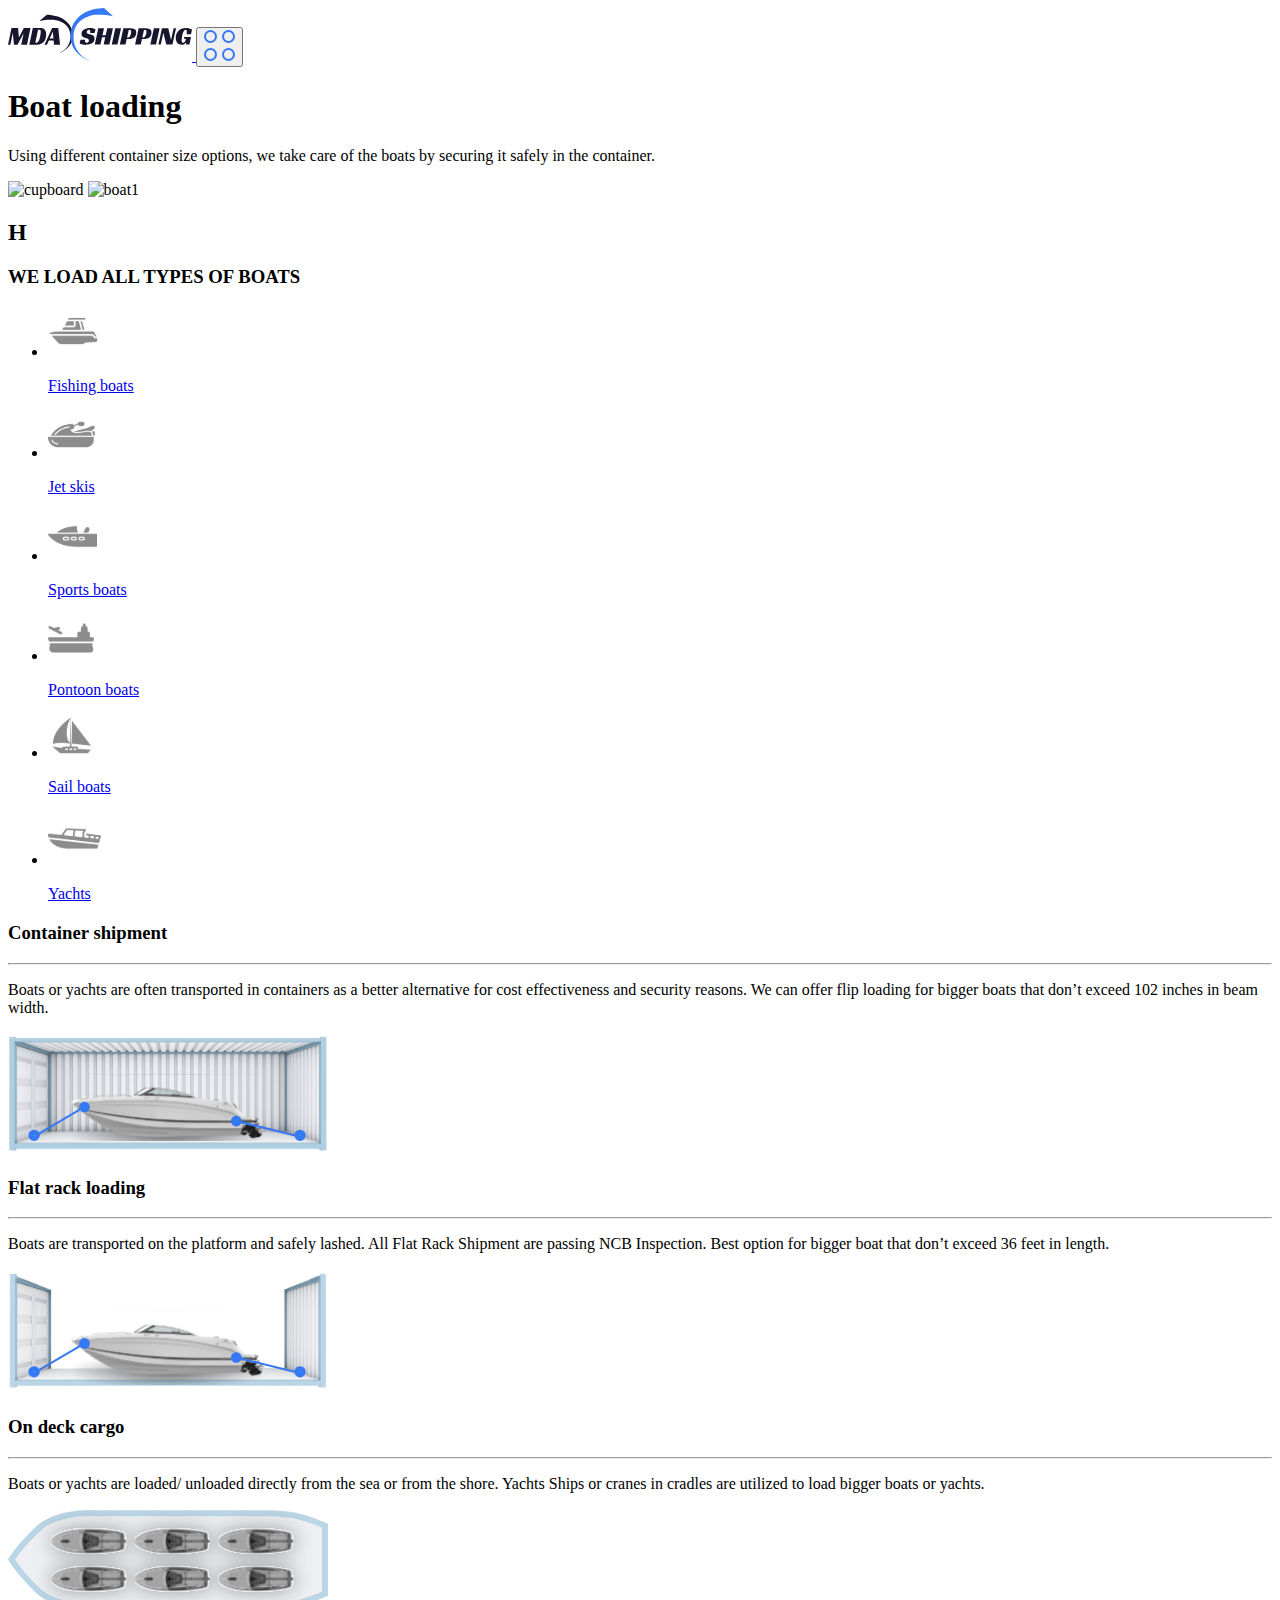
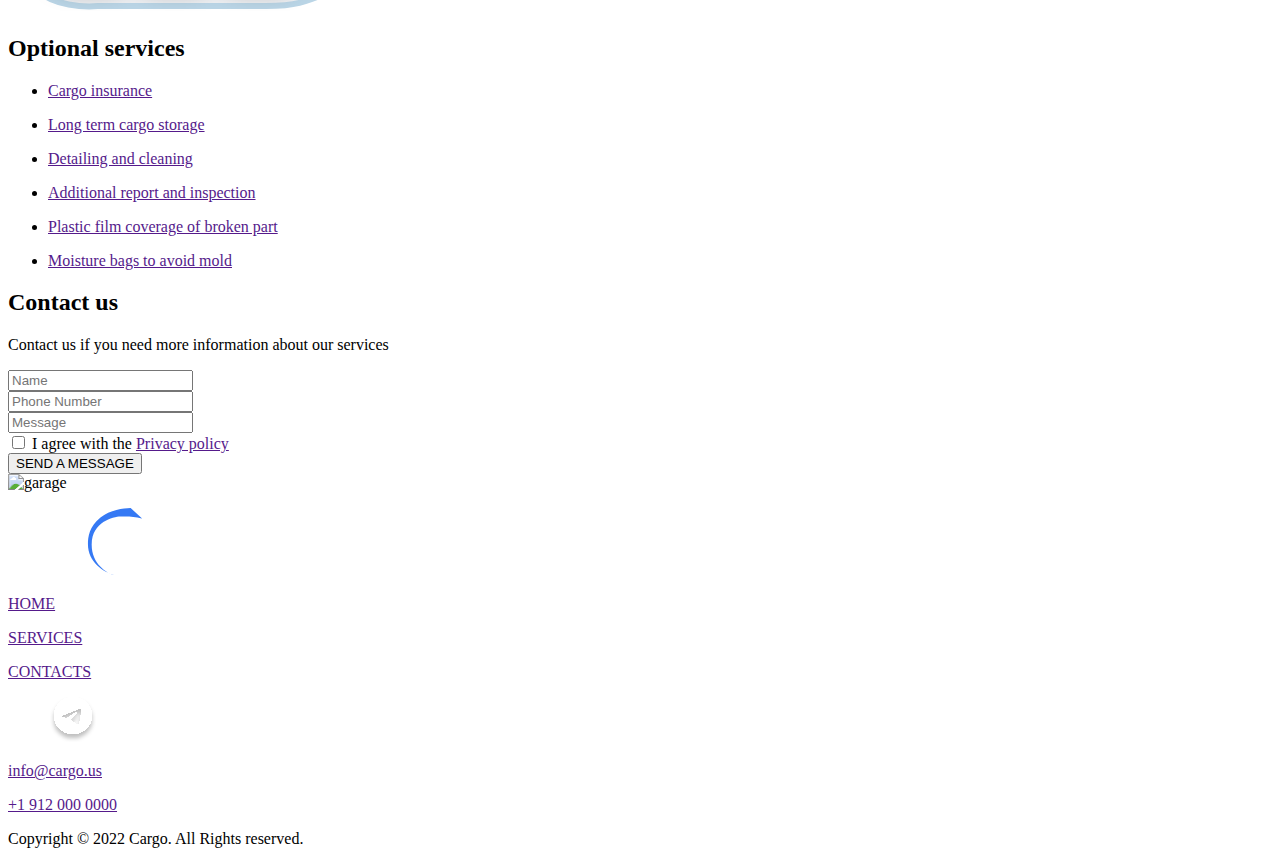
==== index.html @ 0dad6fe6 "Lab3All" ====
<!DOCTYPE html>
<html lang="en">
<head>
    <meta charset="UTF-8">
    <meta http-equiv="X-UA-Compatible" content="IE=edge">
    <meta name="viewport" content="width=device-width, initial-scale=1.0">
    <link rel="stylesheet" href="css/normalize.css">
    <link rel="stylesheet" href="css/index.css">
    <title>MDA SHIPPING</title>
</head>
<body>
    <header class="header_class">
        <a class="" href="index.html">
            <img class="header_img_logo" src="img/mda_shipping.svg" alt="logo">
        </a>
    <button class="header_menu_but"><img src="img/cube.svg" alt="menu"></button>
    </header>
    <main>
        <!--section 1-->
    <section>
    <h1 class="boat_loading">Boat loading</h1>
    <p class="boat_loading_text">Using different container size options, we take care of the boats by securing it safely in the container.</p>
    <div class="box_container_boat">
        <img class="cupboard_img" src="section1-shipping-containers.png" alt="cupboard">
        <img class="boat_img" src="section1_boat.png" alt="boat1">
    </div>
    
    <h2><span class="hide">H</span></h2>
    <h3 class="type_boat_text">WE LOAD ALL TYPES OF BOATS</h3>
    
    <div class="container_div">
    <ul class="container">
        <li class="box_type_of_boats"><a href="index.html"><img class="img_boat_grid" src="icon/speed-boat_2.svg" alt="speed-boat_2"><p class="text_fishing">Fishing boats</p></a></li>
       
        <li class="box_type_of_boats"><a href="index.html"><img class="img_boat_grid_1" src="icon/jet-ski_2.svg" alt="jet"><p class="text_jet">Jet skis</p></a></li>
        
        <li class="box_type_of_boats"><a href="index.html"><img class="img_boat_grid_2" src="icon/boat_(2)_2.svg" alt="boat"><p class="text_sports">Sports boats</p></a></li>
        
        <li class="box_type_of_boats"><a href="index.html"><img class="img_boat_grid_3" src="icon/aircraft-carrier_2.svg" alt="aircraft"><p class="text_pontoon">Pontoon boats</p></a></li>
        
        <li class="box_type_of_boats"><a href="index.html"><img class="img_boat_grid_4" src="icon/yacht_2.svg" alt="yacht"><p class="text_sail">Sail boats</p></a></li>
        
        <li class="box_type_of_boats"><a class="text_decorate_none" href="index.html"><img class="img_boat_grid_5" src="icon/boat_2.svg" alt="boat2"><p class="text_yachts">Yachts</p></a></li>
    </ul>
    </div>
</section>
<!--end section 1-->
<!--section2-->
<section>
    <h3 class="container_shipment">Container shipment</h3>
    <div class="hr_padding"><hr class="hr_style"></div>
    

    <p class="text_container_shipment">Boats or yachts are often transported in containers as a better alternative for cost effectiveness and security reasons. We can offer flip loading for bigger boats that don’t exceed 102 inches in beam width.</p>
    <img class="img_section2" src="img/boat_320_120-28.svg" alt="background">


    <h3 class="flat_reck_loading">Flat rack loading</h3>
    <div class="hr_padding"><hr class="hr_style"></div>
    <p class="text_flat_reck">Boats are transported on the platform and safely lashed. All Flat Rack Shipment are passing NCB Inspection. Best option for bigger boat that don’t exceed 36 feet in length.</p>
    
    <img class="img_section2" src="img/boat_whithout_back.svg" alt="without">

    <h3 class="on_deck_cargo">On deck cargo</h3>
    <div class="hr_padding"><hr class="hr_style"></div>
    <p class="text_on_deck_cargo">Boats or yachts are loaded/ unloaded directly from the sea or from the shore. Yachts Ships or cranes in cradles are utilized to load bigger boats or yachts.</p>

    <img class ="img_section2" src="img/boat_with_boat.svg" alt="boat with boat">
    </section>
<!--end section 2-->
<!--section3-->
    <section class="section3">
    <h2 class="h2_optional_services">Optional services</h2>
    <div class="div_optinal_service">
    <ul>
    <li class="button_optional"><a href=""><p class="text_optional">Cargo insurance</p></a></li>
    <li class="button_optional"><a href=""><p class="text_optional_1">Long term cargo storage</p></a></li>
    <li class="button_optional"><a href=""><p class="text_optional_2">Detailing and cleaning</p></a></li>
    <li class="button_optional"><a href=""><p class="text_optional_3">Additional report and inspection</p></a></li>
    <li class="button_optional"><a href=""><p class="text_optional_4">Plastic film coverage of broken part</p></a></li>
    <li class="button_optional"><a href=""><p class="text_optional_5">Moisture bags to avoid mold</p></a></li>
    </ul>
    </div>
    </section>
    <!--end section3-->
    <!--section4-->
    <section class="form_section">
        <form class="form_contact_us">
            <div class="div_form">
                <div class="padding_without_img">
                <h2 class="contact_us">Contact us</h2>
                <p class="text_contact_us">Contact us if you need more information
                about our services</p>
                <div class="name_phone_message">
                    <lable><input id="input1" class="name_input" type="text" name="name" placeholder="Name" autocomplete="off"><label for="input1" class=""></label></lable><br>
                    <lable><input id="input2" class="tel" type="tel" name="tel" placeholder="Phone Number" autocomplete="off"><label for="input2" class=""></label></lable><br>
                    <lable><input id="input3" class="message_input" type="text" name="text" placeholder="Message" autocomplete="off"><label for="input3" class=""></label></lable><br>
                </div>
                <!-- <div class="grid_send">
                    <input type="checkbox" id="check2">
                    <label for="check2" class="text_privacy">I agree with the 
                        <a class="policy" href="">Privacy policy</a>
                    </label>
                </div>     -->
                <div class="padding_checkbox">
                    <div class="checkbox-container">
                        <input type="checkbox" id="checkb"/> 
                        <label for="checkb" class="text_privacy">I agree with the 
                            <a class="policy" href="">Privacy policy</a>
                        </label>
                    </div>
                </div>
                <div class="padding_send_message">
                <button class="send_message">SEND A MESSAGE</button>
                </div>
                <div class="overflow_img">
                    <img class="garage" alt="garage" src="section4_form_contact_us_garage.png">
                </div>
            </div>
    </form>
    </section>
    <!--end section4-->
</main>
<footer>
    <section>
    <div class="footer_rect_1">
        <p class="footer_mda_shipping"><img src="img/mda_shipping_black.svg" alt="Logo"></p>
        <p class="footer_padding_home"><a href="" class="home" style="">HOME</a></p>
        <p class="footer_padding_services"><a href="" class="services">SERVICES</a></p>
        <p class="footer_padding_contacts"><a href="" class="contacts">CONTACTS</a></p>
        <p class="footer_grid_icons">
            <a href="index.html"><img src="icon/whatsapp.svg" alt="icon whats"></a> 
            <a href="index.html"><img src="icon/telegram_(2)3.svg" alt="icon telegram"></a>
        </p>
        <p class="footer_info_padding"><a href="" class="info">info@cargo.us</a></p>
        <p class="footer_info_phone"><a href="" class="phone_contacts">+1 912 000 0000</a></p>
        <p class="copi">Copyright © 2022 Cargo. All Rights reserved.</p>
    </div>
    </section>
</footer>
</body>
</html>
<!--owerflow x :hidden 
displey flex--
лодка и шкаф position telative
внутри position absolute>
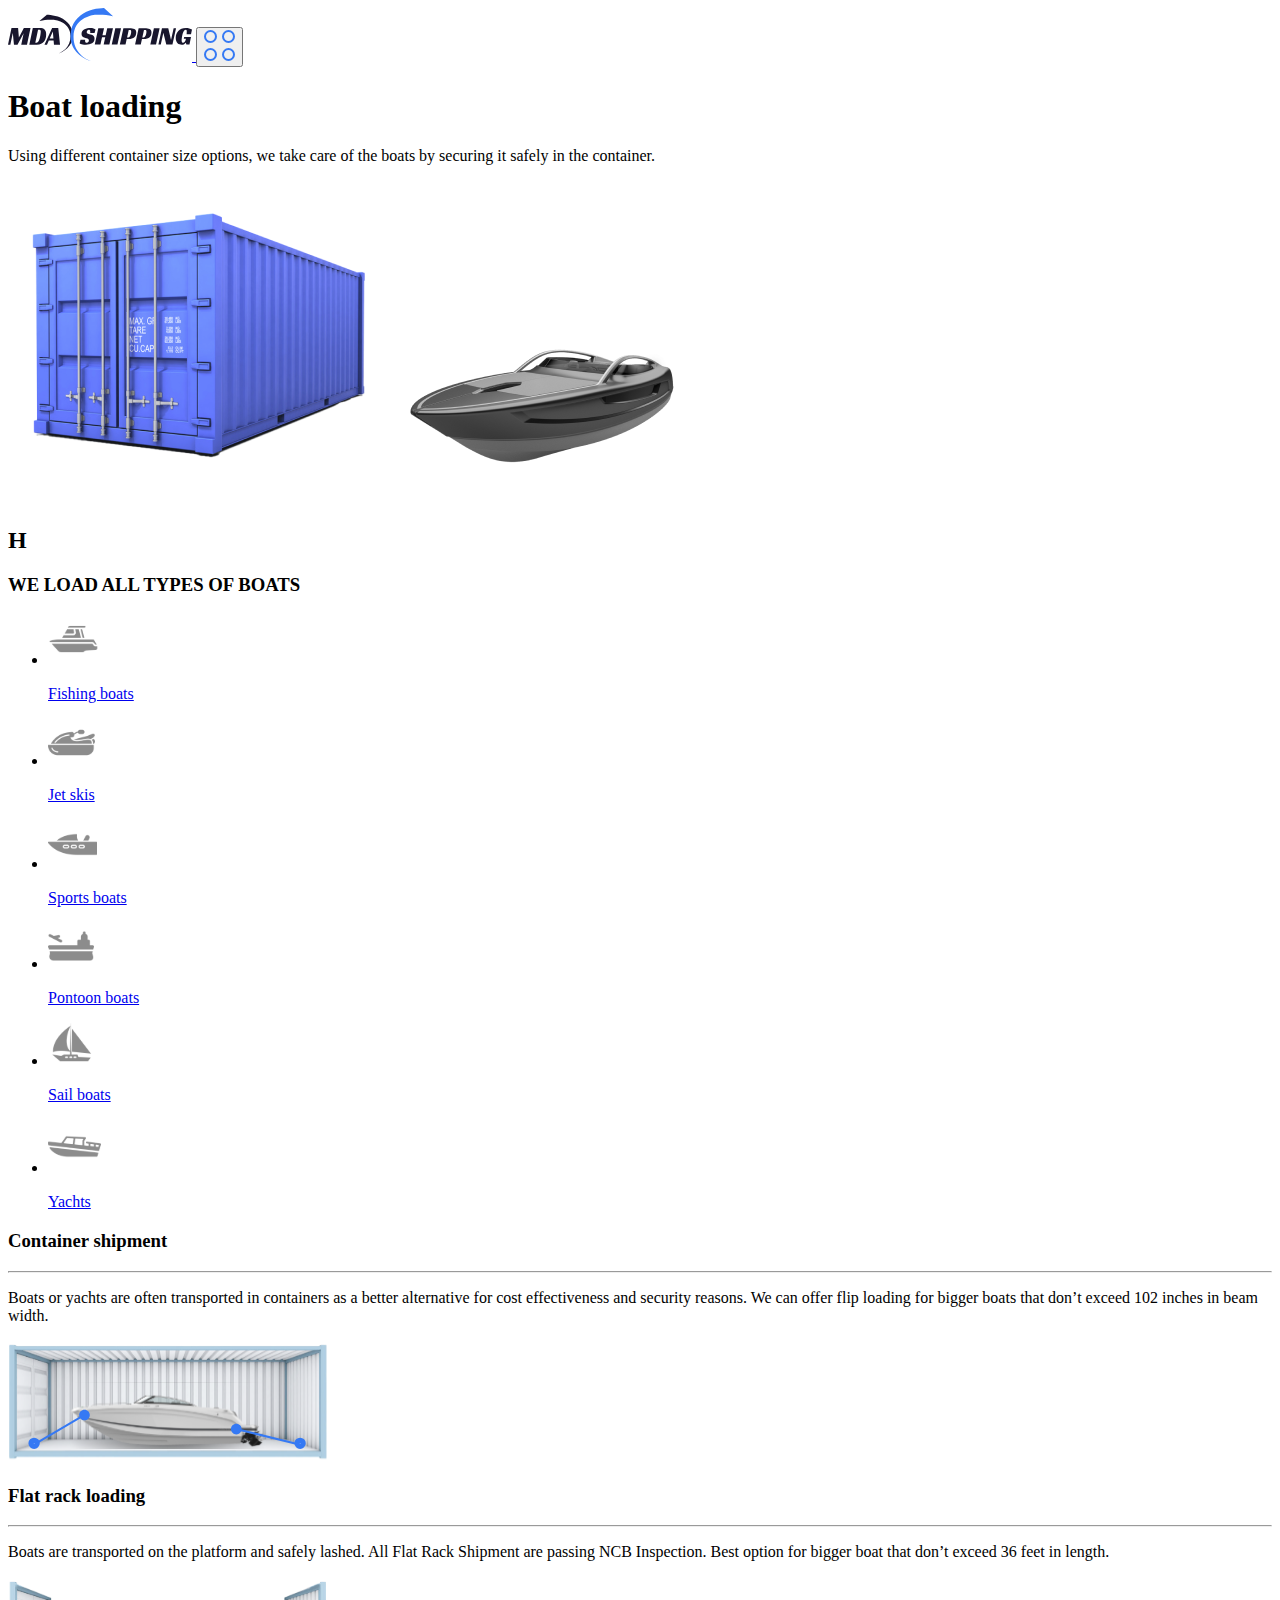
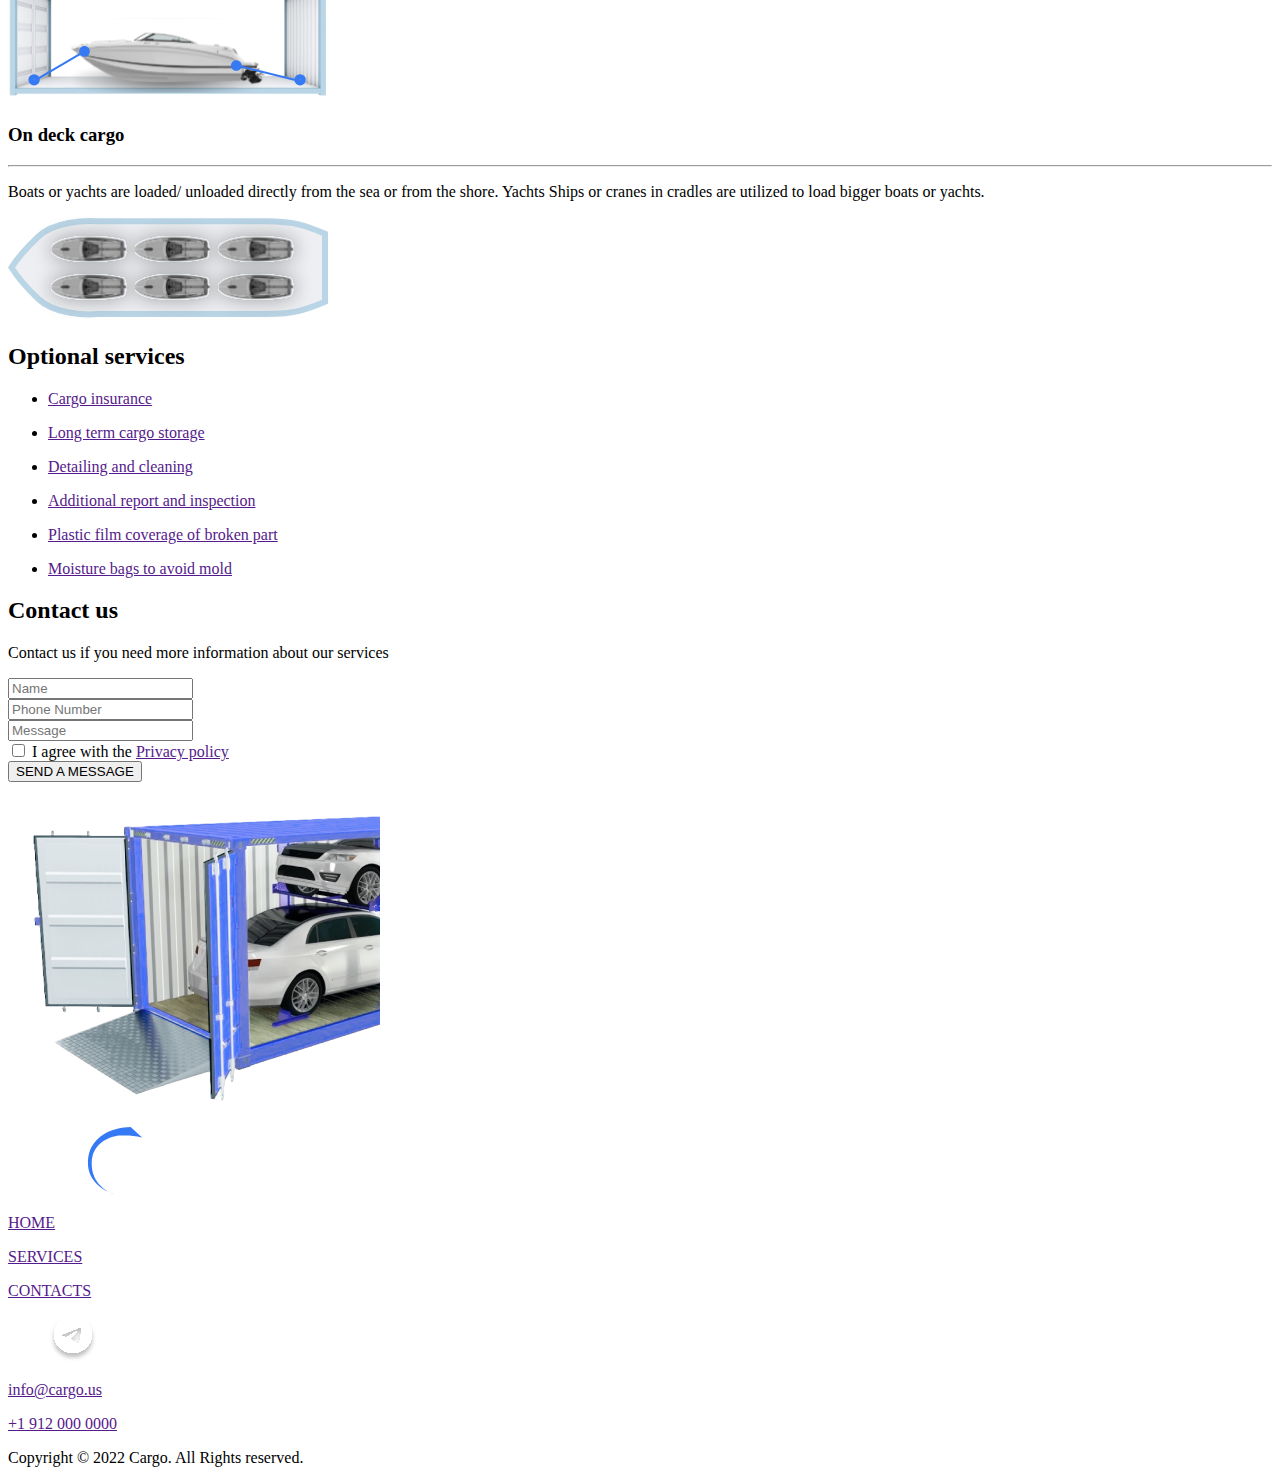
==== commit c7e34071: "change link images" ====
--- a/index.html
+++ b/index.html
@@ -21,8 +21,8 @@
     <h1 class="boat_loading">Boat loading</h1>
     <p class="boat_loading_text">Using different container size options, we take care of the boats by securing it safely in the container.</p>
     <div class="box_container_boat">
-        <img class="cupboard_img" src="section1-shipping-containers.png" alt="cupboard">
-        <img class="boat_img" src="section1_boat.png" alt="boat1">
+        <img class="cupboard_img" src="img/section1-shipping-containers.png" alt="cupboard">
+        <img class="boat_img" src="img/section1_boat.png" alt="boat1">
     </div>
     
     <h2><span class="hide">H</span></h2>
@@ -114,7 +114,7 @@
                 <button class="send_message">SEND A MESSAGE</button>
                 </div>
                 <div class="overflow_img">
-                    <img class="garage" alt="garage" src="section4_form_contact_us_garage.png">
+                    <img class="garage" alt="garage" src="img/section4_form_contact_us_garage.png">
                 </div>
             </div>
     </form>
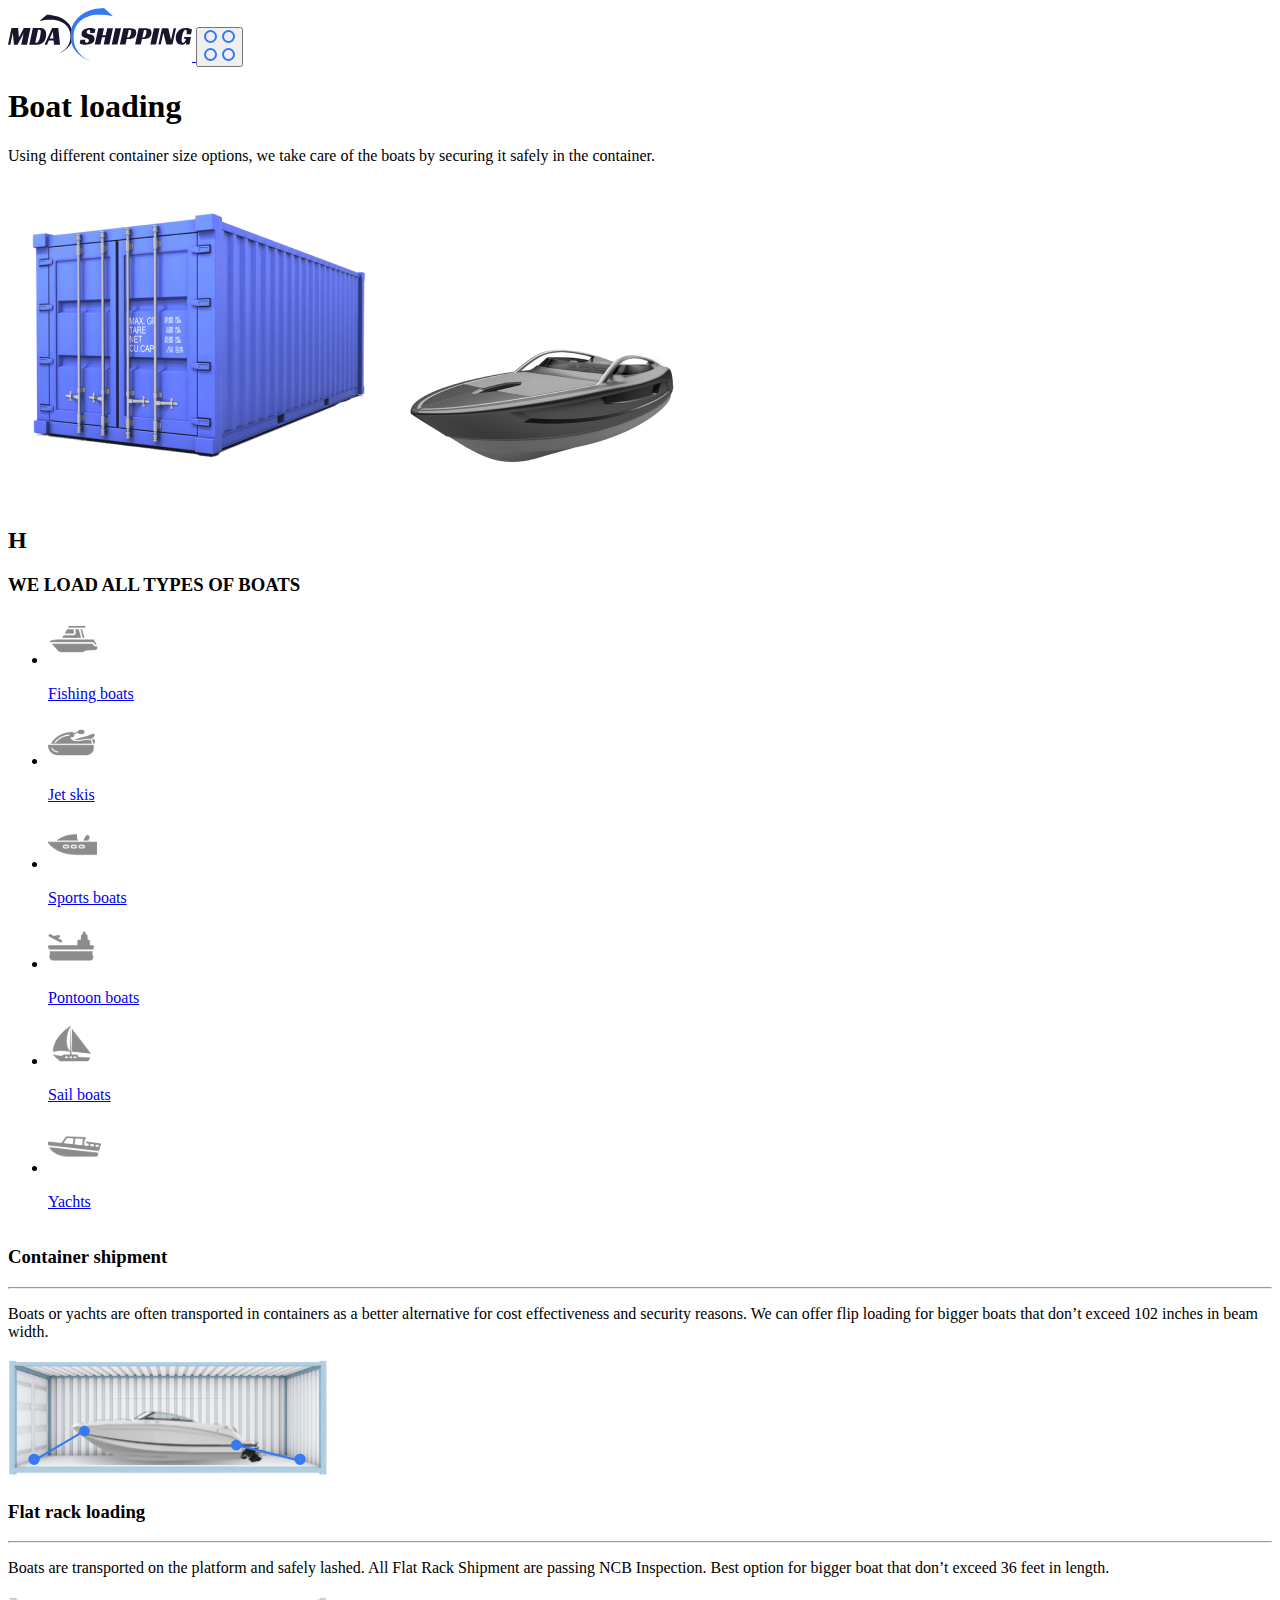
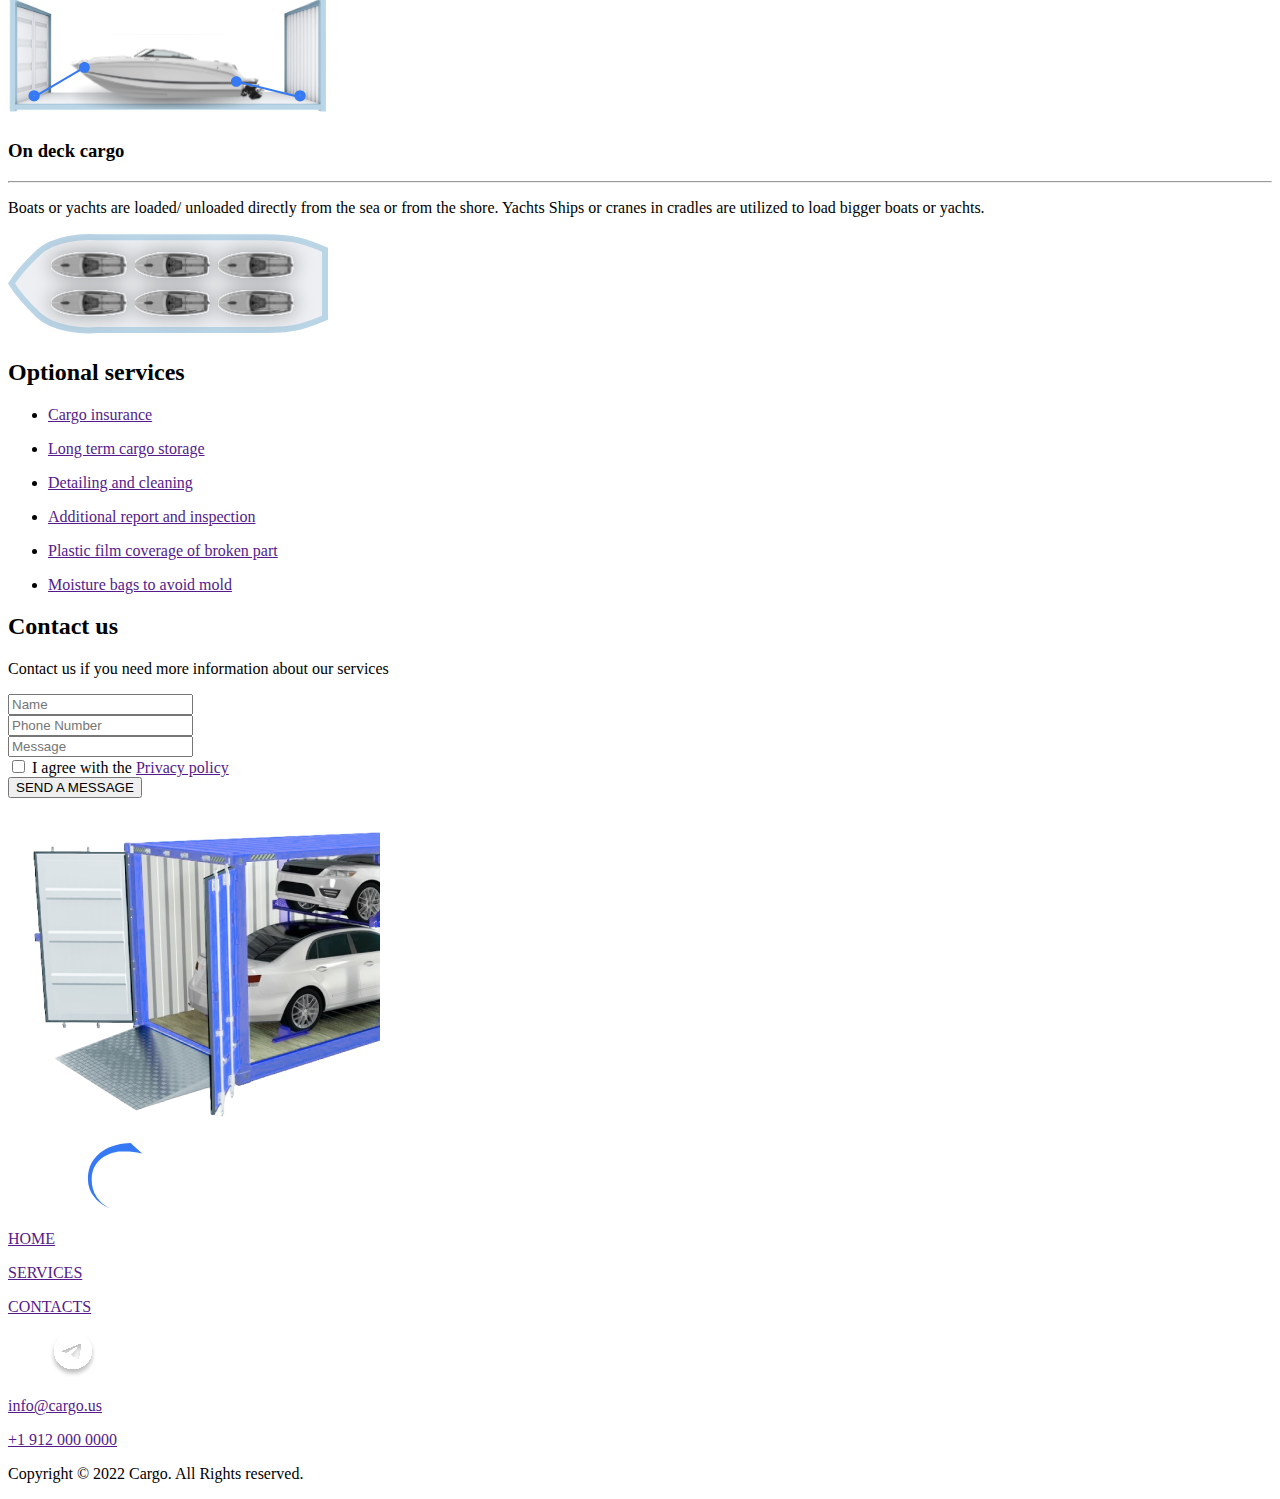
==== commit d0efdbbe: "lab4" ====
--- a/index.html
+++ b/index.html
@@ -17,7 +17,7 @@
     </header>
     <main>
         <!--section 1-->
-    <section>
+    <section style="overflow-x: hidden;">
     <h1 class="boat_loading">Boat loading</h1>
     <p class="boat_loading_text">Using different container size options, we take care of the boats by securing it safely in the container.</p>
     <div class="box_container_boat">
@@ -28,21 +28,65 @@
     <h2><span class="hide">H</span></h2>
     <h3 class="type_boat_text">WE LOAD ALL TYPES OF BOATS</h3>
     
-    <div class="container_div">
-    <ul class="container">
-        <li class="box_type_of_boats"><a href="index.html"><img class="img_boat_grid" src="icon/speed-boat_2.svg" alt="speed-boat_2"><p class="text_fishing">Fishing boats</p></a></li>
+    <!-- <div class="container_div"> -->
+<!-- <div class="list_center"> -->
+    <ul class="list">
+        <li class="box">
+            <a href="index.html">
+                <div class="box_type_of_boats">
+                <img class="img_boat_grid" src="icon/speed-boat_2.svg" alt="speed-boat_2">
+                </div>
+                <p class="text_types_of_boat">Fishing boats</p>
+            </a>
+        </li>
        
-        <li class="box_type_of_boats"><a href="index.html"><img class="img_boat_grid_1" src="icon/jet-ski_2.svg" alt="jet"><p class="text_jet">Jet skis</p></a></li>
+        <li class="box">
+            <a href="index.html">
+                <div class="box_type_of_boats">
+                <img class="img_boat_grid" src="icon/jet-ski_2.svg" alt="jet">
+                </div>
+                <p class="text_types_of_boat">Jet skis</p>
+            </a>
+        </li>
         
-        <li class="box_type_of_boats"><a href="index.html"><img class="img_boat_grid_2" src="icon/boat_(2)_2.svg" alt="boat"><p class="text_sports">Sports boats</p></a></li>
+        <li class="box">
+            <a href="index.html">
+                <div class="box_type_of_boats">
+                <img class="img_boat_grid" src="icon/boat_(2)_2.svg" alt="boat">
+                </div>
+                <p class="text_types_of_boat">Sports boats</p>            
+            </a>
+        </li>
         
-        <li class="box_type_of_boats"><a href="index.html"><img class="img_boat_grid_3" src="icon/aircraft-carrier_2.svg" alt="aircraft"><p class="text_pontoon">Pontoon boats</p></a></li>
+        <li class="box">
+            <a href="index.html">
+                <div class="box_type_of_boats">
+                <img class="img_boat_grid" src="icon/aircraft-carrier_2.svg" alt="aircraft">
+                </div>
+                <p class="text_types_of_boat">Pontoon boats</p>
+            </a>
+        </li>
         
-        <li class="box_type_of_boats"><a href="index.html"><img class="img_boat_grid_4" src="icon/yacht_2.svg" alt="yacht"><p class="text_sail">Sail boats</p></a></li>
+        <li class="box">
+            <a href="index.html">
+                <div class="box_type_of_boats">
+                <img class="img_boat_grid" src="icon/yacht_2.svg" alt="yacht">
+                </div>
+                <p class="text_types_of_boat">Sail boats</p>
+            </a>
+        </li>
         
-        <li class="box_type_of_boats"><a class="text_decorate_none" href="index.html"><img class="img_boat_grid_5" src="icon/boat_2.svg" alt="boat2"><p class="text_yachts">Yachts</p></a></li>
+        <li class="box">
+            <a href="index.html">
+                <div class="box_type_of_boats">
+                <img class="img_boat_grid_5" src="icon/boat_2.svg" alt="boat2">
+                </div>
+                <p class="text_types_of_boat">Yachts</p>
+            </a>
+        </li>
     </ul>
-    </div>
+<!-- </div> -->
+    <!-- </div> -->
 </section>
 <!--end section 1-->
 <!--section2-->
@@ -57,13 +101,13 @@
 
     <h3 class="flat_reck_loading">Flat rack loading</h3>
     <div class="hr_padding"><hr class="hr_style"></div>
-    <p class="text_flat_reck">Boats are transported on the platform and safely lashed. All Flat Rack Shipment are passing NCB Inspection. Best option for bigger boat that don’t exceed 36 feet in length.</p>
+    <p class="text_container_shipment">Boats are transported on the platform and safely lashed. All Flat Rack Shipment are passing NCB Inspection. Best option for bigger boat that don’t exceed 36 feet in length.</p>
     
     <img class="img_section2" src="img/boat_whithout_back.svg" alt="without">
 
-    <h3 class="on_deck_cargo">On deck cargo</h3>
+    <h3 class="flat_reck_loading">On deck cargo</h3>
     <div class="hr_padding"><hr class="hr_style"></div>
-    <p class="text_on_deck_cargo">Boats or yachts are loaded/ unloaded directly from the sea or from the shore. Yachts Ships or cranes in cradles are utilized to load bigger boats or yachts.</p>
+    <p class="text_container_shipment">Boats or yachts are loaded/ unloaded directly from the sea or from the shore. Yachts Ships or cranes in cradles are utilized to load bigger boats or yachts.</p>
 
     <img class ="img_section2" src="img/boat_with_boat.svg" alt="boat with boat">
     </section>
@@ -71,16 +115,16 @@
 <!--section3-->
     <section class="section3">
     <h2 class="h2_optional_services">Optional services</h2>
-    <div class="div_optinal_service">
-    <ul>
-    <li class="button_optional"><a href=""><p class="text_optional">Cargo insurance</p></a></li>
-    <li class="button_optional"><a href=""><p class="text_optional_1">Long term cargo storage</p></a></li>
-    <li class="button_optional"><a href=""><p class="text_optional_2">Detailing and cleaning</p></a></li>
-    <li class="button_optional"><a href=""><p class="text_optional_3">Additional report and inspection</p></a></li>
-    <li class="button_optional"><a href=""><p class="text_optional_4">Plastic film coverage of broken part</p></a></li>
-    <li class="button_optional"><a href=""><p class="text_optional_5">Moisture bags to avoid mold</p></a></li>
-    </ul>
-    </div>
+        <div class="div_optinal_service">
+            <ul>
+                <li class="button_optional_first"><a href=""><p class="text_optional">Cargo insurance</p></a></li>
+                <li class="button_optional"><a href=""><p class="text_optional_1">Long term cargo storage</p></a></li>
+                <li class="button_optional"><a href=""><p class="text_optional_2">Detailing and cleaning</p></a></li>
+                <li class="button_optional"><a href=""><p class="text_optional_3">Additional report and inspection</p></a></li>
+                <li class="button_optional"><a href=""><p class="text_optional_4">Plastic film coverage of broken part</p></a></li>
+                <li class="button_optional"><a href=""><p class="text_optional_5">Moisture bags to avoid mold</p></a></li>
+            </ul>
+        </div>
     </section>
     <!--end section3-->
     <!--section4-->
@@ -88,42 +132,35 @@
         <form class="form_contact_us">
             <div class="div_form">
                 <div class="padding_without_img">
-                <h2 class="contact_us">Contact us</h2>
-                <p class="text_contact_us">Contact us if you need more information
-                about our services</p>
-                <div class="name_phone_message">
-                    <lable><input id="input1" class="name_input" type="text" name="name" placeholder="Name" autocomplete="off"><label for="input1" class=""></label></lable><br>
-                    <lable><input id="input2" class="tel" type="tel" name="tel" placeholder="Phone Number" autocomplete="off"><label for="input2" class=""></label></lable><br>
-                    <lable><input id="input3" class="message_input" type="text" name="text" placeholder="Message" autocomplete="off"><label for="input3" class=""></label></lable><br>
-                </div>
-                <!-- <div class="grid_send">
-                    <input type="checkbox" id="check2">
-                    <label for="check2" class="text_privacy">I agree with the 
-                        <a class="policy" href="">Privacy policy</a>
-                    </label>
-                </div>     -->
-                <div class="padding_checkbox">
-                    <div class="checkbox-container">
-                        <input type="checkbox" id="checkb"/> 
-                        <label for="checkb" class="text_privacy">I agree with the 
-                            <a class="policy" href="">Privacy policy</a>
-                        </label>
+                    <h2 class="contact_us">Contact us</h2>
+                    <p class="text_contact_us">Contact us if you need more information
+                    about our services</p>
+                    <div class="name_phone_message">
+                        <lable><input id="input1" class="name_input" type="text" name="name" placeholder="Name" autocomplete="off"><label for="input1" class=""></label></lable><br>
+                        <lable><input id="input2" class="tel" type="tel" name="tel" placeholder="Phone Number" autocomplete="off"><label for="input2" class=""></label></lable><br>
+                        <lable><input id="input3" class="message_input" type="text" name="text" placeholder="Message" autocomplete="off"><label for="input3" class=""></label></lable><br>
                     </div>
-                </div>
-                <div class="padding_send_message">
+                    <div class="padding_checkbox">
+                        <div class="checkbox-container">
+                            <input type="checkbox" id="checkb"/> 
+                            <label for="checkb" class="text_privacy">I agree with the 
+                                <a class="policy" href="">Privacy policy</a>
+                            </label>
+                        </div>
+                    </div>
+                <!-- <div class="padding_send_message"> -->
                 <button class="send_message">SEND A MESSAGE</button>
-                </div>
-                <div class="overflow_img">
-                    <img class="garage" alt="garage" src="img/section4_form_contact_us_garage.png">
-                </div>
+                <!-- </div> -->
             </div>
-    </form>
+            <div class="overflow_img">
+                <img class="garage" alt="garage" src="img/section4_form_contact_us_garage.png">
+            </div>
+        </form>
     </section>
     <!--end section4-->
 </main>
 <footer>
-    <section>
-    <div class="footer_rect_1">
+    <section class="footer_rect_1">
         <p class="footer_mda_shipping"><img src="img/mda_shipping_black.svg" alt="Logo"></p>
         <p class="footer_padding_home"><a href="" class="home" style="">HOME</a></p>
         <p class="footer_padding_services"><a href="" class="services">SERVICES</a></p>
@@ -135,7 +172,6 @@
         <p class="footer_info_padding"><a href="" class="info">info@cargo.us</a></p>
         <p class="footer_info_phone"><a href="" class="phone_contacts">+1 912 000 0000</a></p>
         <p class="copi">Copyright © 2022 Cargo. All Rights reserved.</p>
-    </div>
     </section>
 </footer>
 </body>
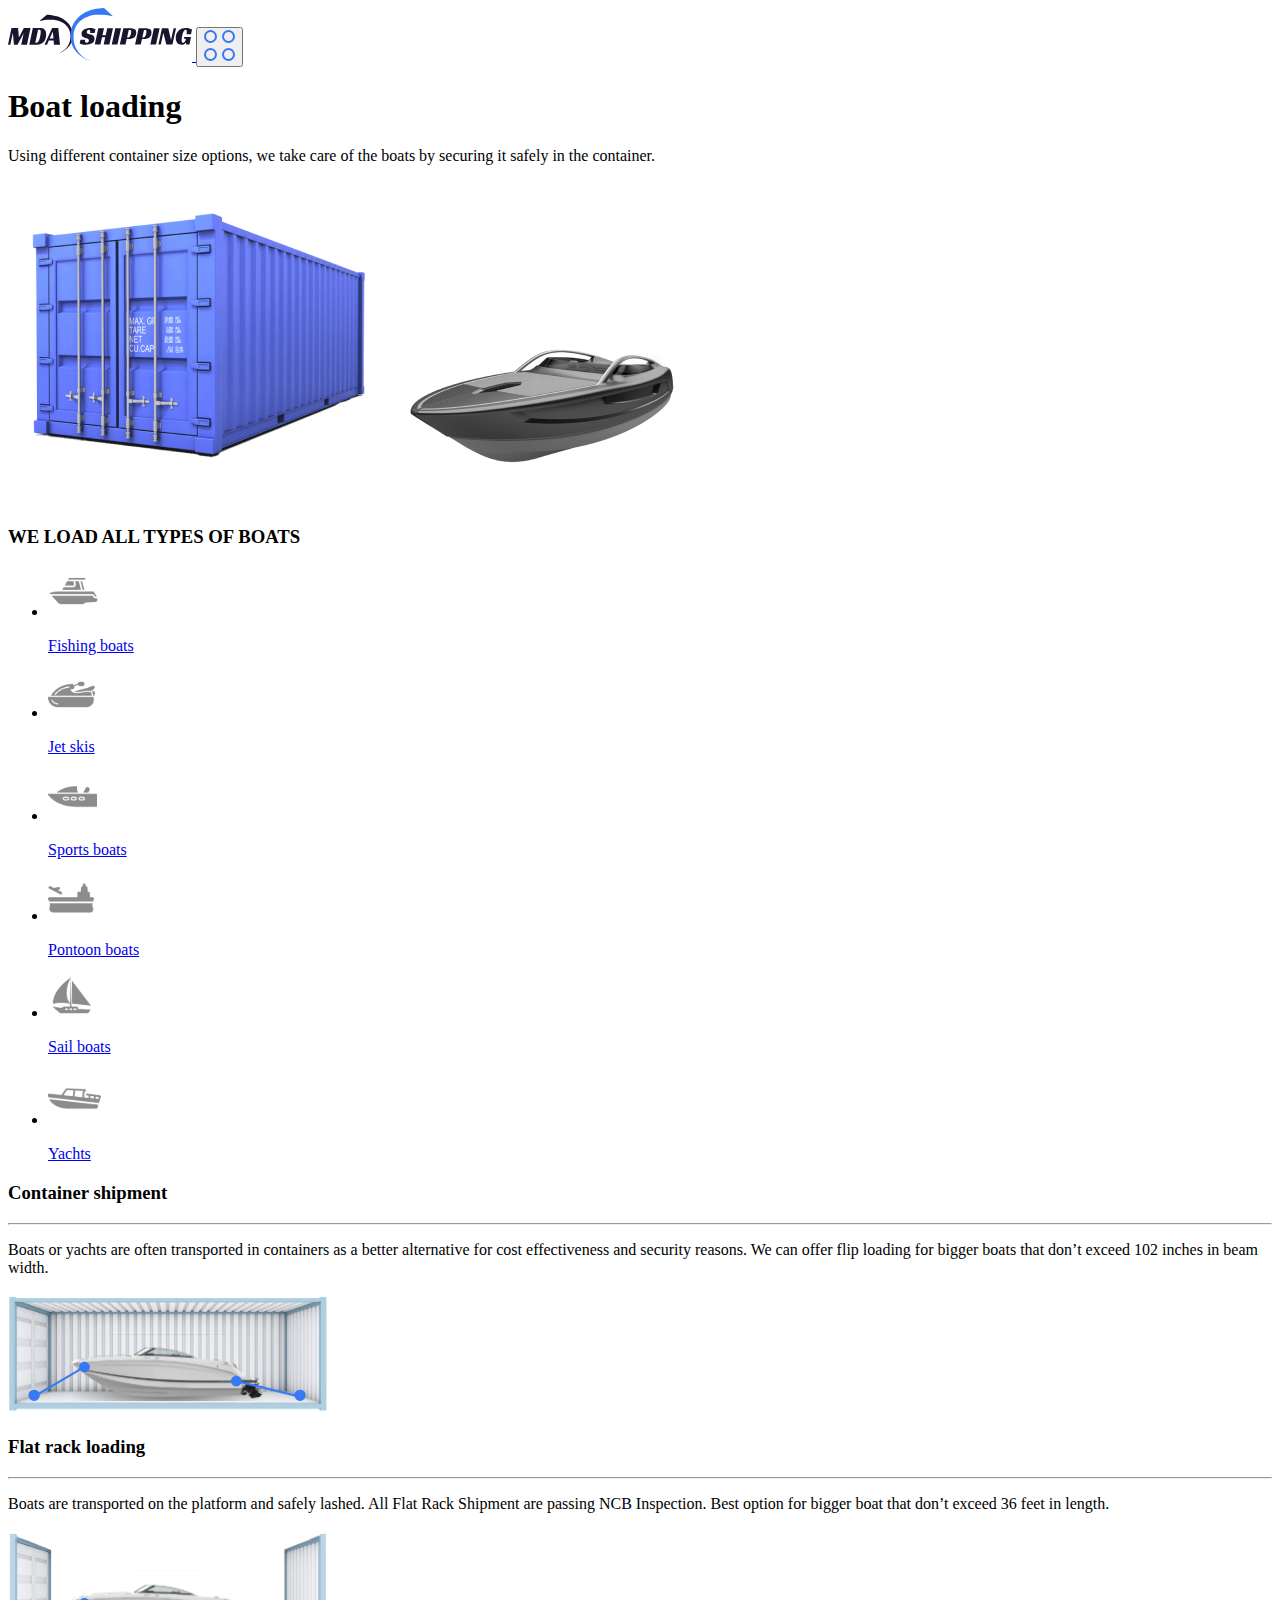
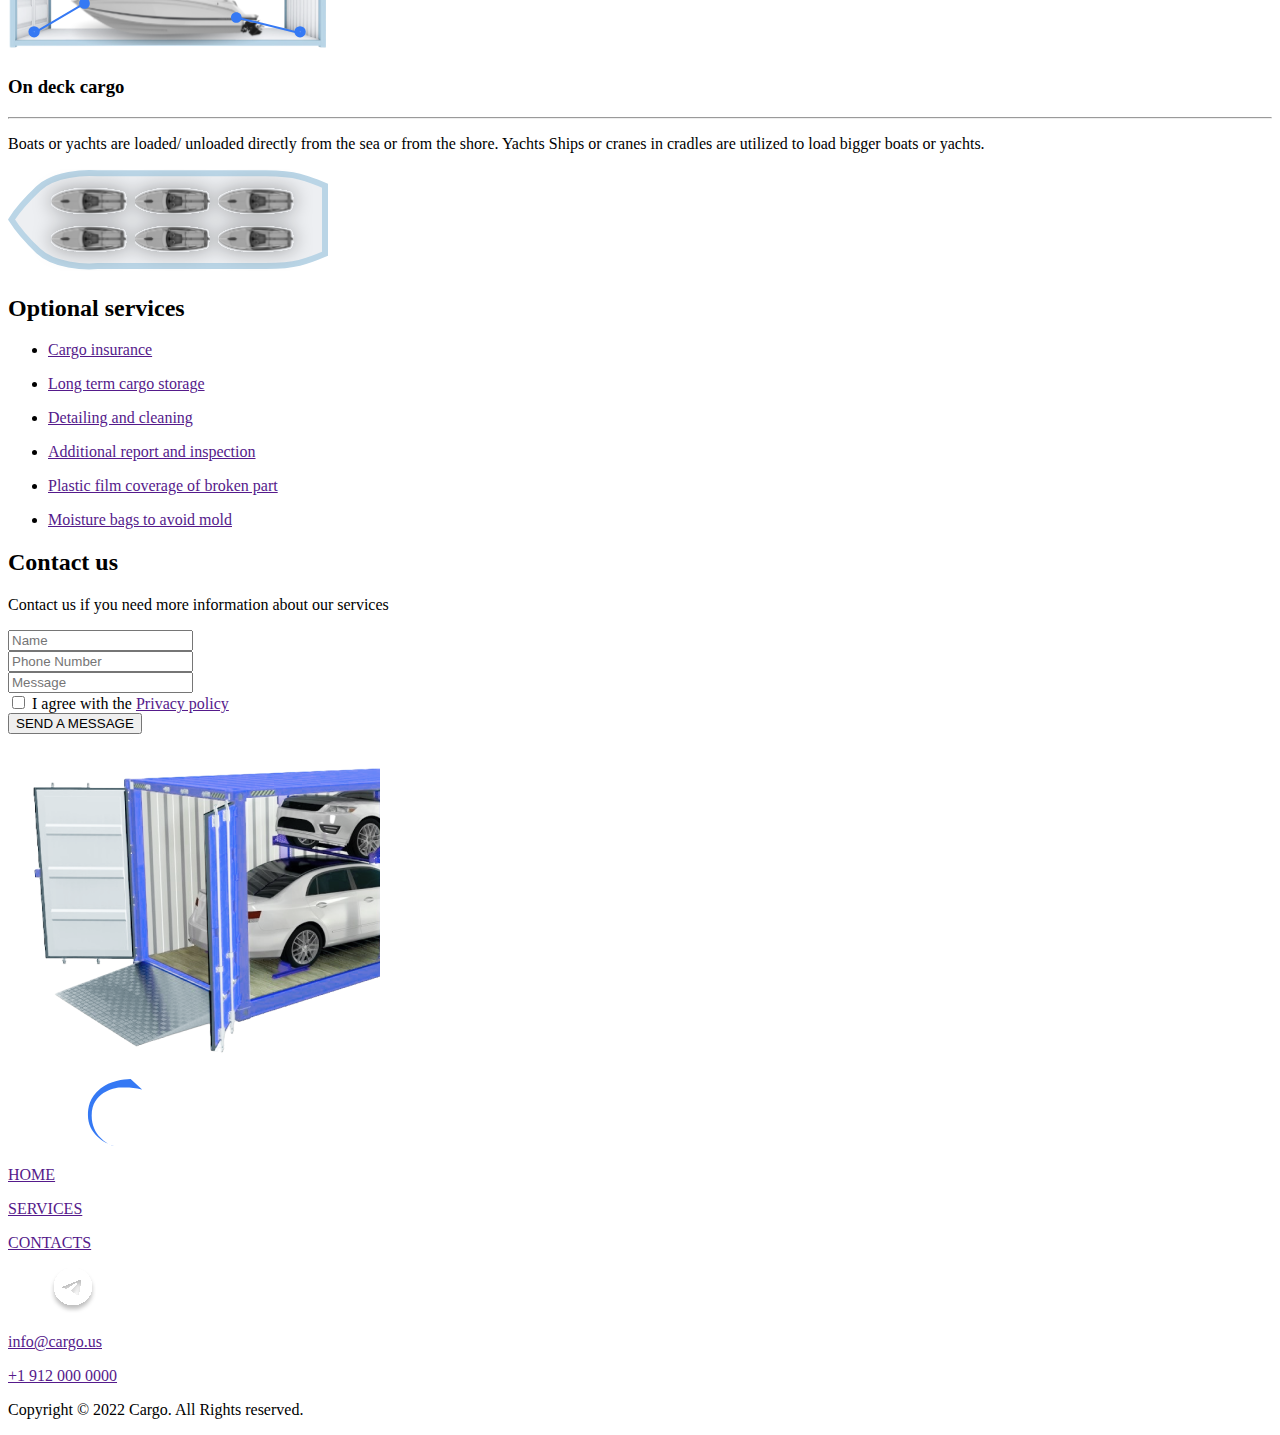
==== commit f0c3e26e: "change css index html" ====
--- a/index.html
+++ b/index.html
@@ -10,14 +10,16 @@
 </head>
 <body>
     <header class="header_class">
-        <a class="" href="index.html">
-            <img class="header_img_logo" src="img/mda_shipping.svg" alt="logo">
-        </a>
-    <button class="header_menu_but"><img src="img/cube.svg" alt="menu"></button>
+        <div class="flex_test_button">
+            <a class="" href="index.html">
+                <img class="header_img_logo" src="img/mda_shipping.svg" alt="logo">
+            </a>
+            <button class=""><img src="img/cube.svg" alt="menu"></button>
+        </div>
     </header>
     <main>
         <!--section 1-->
-    <section style="overflow-x: hidden;">
+    <section class="section1">
     <h1 class="boat_loading">Boat loading</h1>
     <p class="boat_loading_text">Using different container size options, we take care of the boats by securing it safely in the container.</p>
     <div class="box_container_boat">
@@ -25,7 +27,7 @@
         <img class="boat_img" src="img/section1_boat.png" alt="boat1">
     </div>
     
-    <h2><span class="hide">H</span></h2>
+    <!-- <h2><span class="hide">H</span></h2> -->
     <h3 class="type_boat_text">WE LOAD ALL TYPES OF BOATS</h3>
     
     <!-- <div class="container_div"> -->
@@ -43,7 +45,7 @@
         <li class="box">
             <a href="index.html">
                 <div class="box_type_of_boats">
-                <img class="img_boat_grid" src="icon/jet-ski_2.svg" alt="jet">
+                <img class="img_boat_grid_1" src="icon/jet-ski_2.svg" alt="jet">
                 </div>
                 <p class="text_types_of_boat">Jet skis</p>
             </a>
@@ -52,7 +54,7 @@
         <li class="box">
             <a href="index.html">
                 <div class="box_type_of_boats">
-                <img class="img_boat_grid" src="icon/boat_(2)_2.svg" alt="boat">
+                <img class="img_boat_grid_2" src="icon/boat_(2)_2.svg" alt="boat">
                 </div>
                 <p class="text_types_of_boat">Sports boats</p>            
             </a>
@@ -61,7 +63,7 @@
         <li class="box">
             <a href="index.html">
                 <div class="box_type_of_boats">
-                <img class="img_boat_grid" src="icon/aircraft-carrier_2.svg" alt="aircraft">
+                <img class="img_boat_grid_3" src="icon/aircraft-carrier_2.svg" alt="aircraft">
                 </div>
                 <p class="text_types_of_boat">Pontoon boats</p>
             </a>
@@ -70,7 +72,7 @@
         <li class="box">
             <a href="index.html">
                 <div class="box_type_of_boats">
-                <img class="img_boat_grid" src="icon/yacht_2.svg" alt="yacht">
+                <img class="img_boat_grid_4" src="icon/yacht_2.svg" alt="yacht">
                 </div>
                 <p class="text_types_of_boat">Sail boats</p>
             </a>
@@ -159,8 +161,8 @@
     </section>
     <!--end section4-->
 </main>
-<footer>
-    <section class="footer_rect_1">
+<footer class="footer_rect_1">
+    <!-- <section class="footer_rect_1"> -->
         <p class="footer_mda_shipping"><img src="img/mda_shipping_black.svg" alt="Logo"></p>
         <p class="footer_padding_home"><a href="" class="home" style="">HOME</a></p>
         <p class="footer_padding_services"><a href="" class="services">SERVICES</a></p>
@@ -172,7 +174,7 @@
         <p class="footer_info_padding"><a href="" class="info">info@cargo.us</a></p>
         <p class="footer_info_phone"><a href="" class="phone_contacts">+1 912 000 0000</a></p>
         <p class="copi">Copyright © 2022 Cargo. All Rights reserved.</p>
-    </section>
+    <!-- </section> -->
 </footer>
 </body>
 </html>
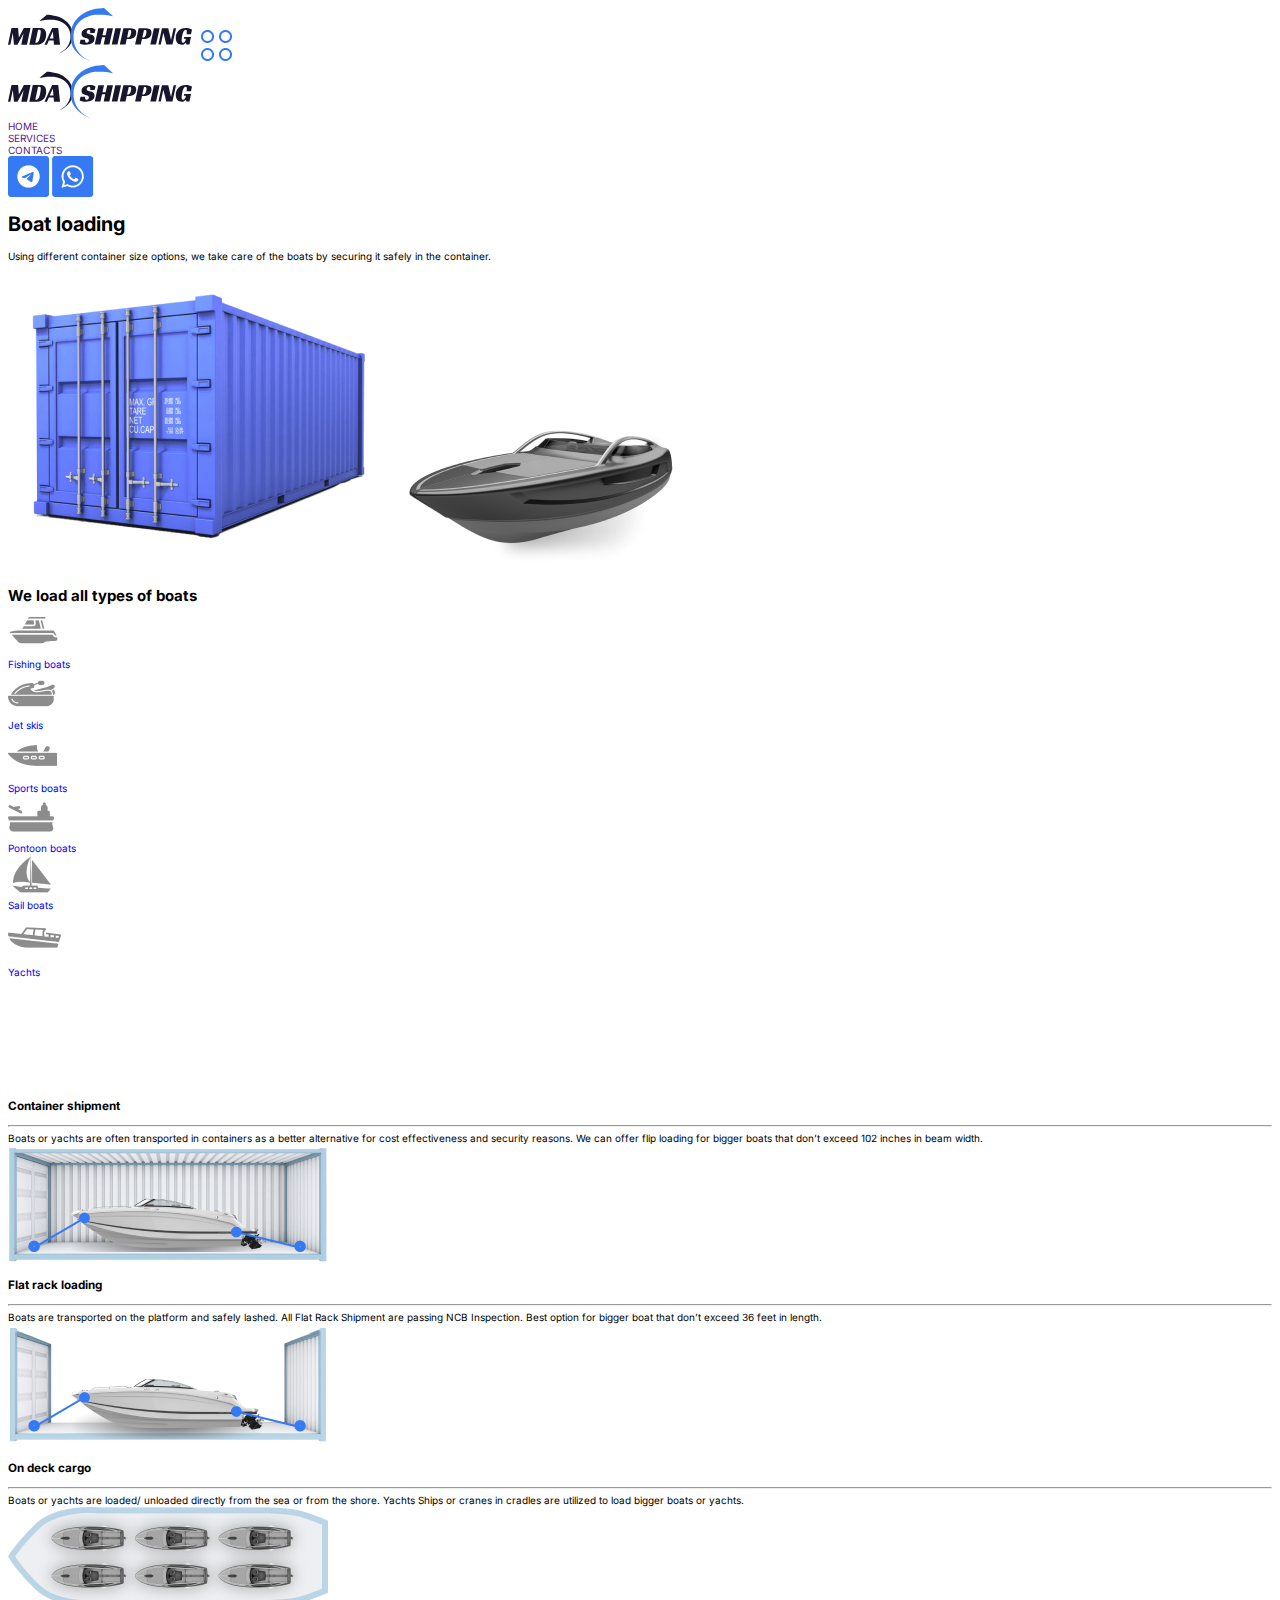
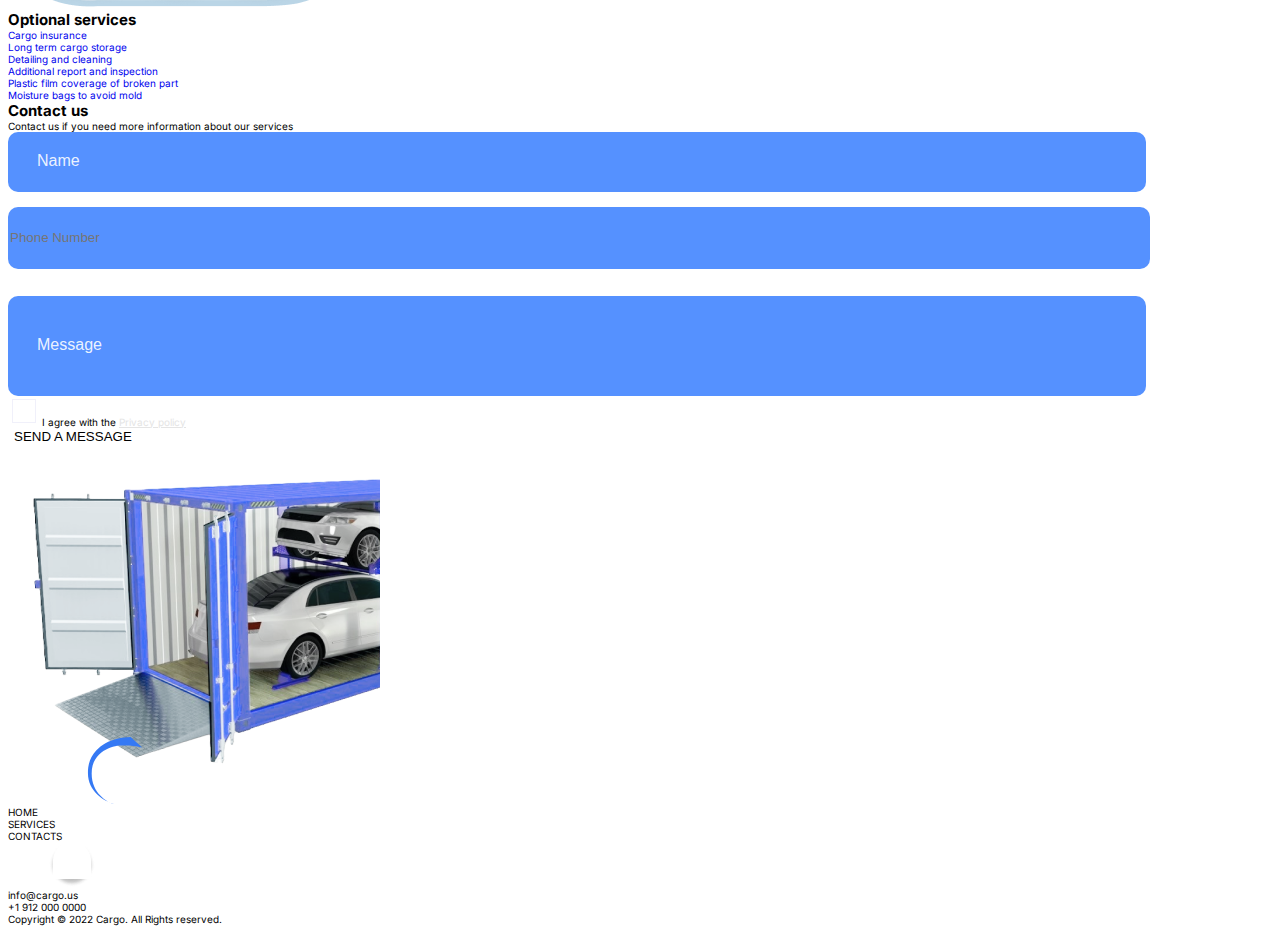
==== commit 361679b2: "change everything" ====
--- a/index.html
+++ b/index.html
@@ -4,181 +4,236 @@
     <meta charset="UTF-8">
     <meta http-equiv="X-UA-Compatible" content="IE=edge">
     <meta name="viewport" content="width=device-width, initial-scale=1.0">
-    <link rel="stylesheet" href="css/normalize.css">
-    <link rel="stylesheet" href="css/index.css">
     <title>MDA SHIPPING</title>
+    <link rel="stylesheet" href="CSS/reseter.css">
+    <link rel="stylesheet" href="CSS/index.css">
+    <link rel="preconnect" href="https://fonts.googleapis.com">
+<link rel="preconnect" href="https://fonts.gstatic.com" crossorigin>
+<link href="https://fonts.googleapis.com/css2?family=Inter:wght@400;500;700&family=Mulish:wght@600;700&display=swap" rel="stylesheet">
+
 </head>
 <body>
-    <header class="header_class">
-        <div class="flex_test_button">
-            <a class="" href="index.html">
-                <img class="header_img_logo" src="img/mda_shipping.svg" alt="logo">
-            </a>
-            <button class=""><img src="img/cube.svg" alt="menu"></button>
-        </div>
+    <header >
+        <div class="header_flex">
+            <a><img class="header_logo" src="img/mda_shipping_white.svg" alt="mda_shipping"></a>
+            <button  class="header_img_menu"><img src="img/menu_button.png" alt="Menu"></button>
+        </div>
+        <nav>
+            <ul class="header_nav_class">
+                <a><img class="" src="img/mda_shipping_white.svg" alt="mda_shipping"></a>
+                <li><a href="" class="header_menu_class">HOME</a></li>
+                <li><a href="" class="header_menu_class_services">SERVICES</a></li>
+                <li><a href="" class="header_menu_class">CONTACTS</a></li>
+                <div>
+                    <a><img src="img/tg_header.png"></a>
+                    <a><img src="img/whats_header.png"></a>
+                </div>
+            </ul>
+          </nav>
     </header>
     <main>
-        <!--section 1-->
-    <section class="section1">
-    <h1 class="boat_loading">Boat loading</h1>
-    <p class="boat_loading_text">Using different container size options, we take care of the boats by securing it safely in the container.</p>
-    <div class="box_container_boat">
-        <img class="cupboard_img" src="img/section1-shipping-containers.png" alt="cupboard">
-        <img class="boat_img" src="img/section1_boat.png" alt="boat1">
+    <section>
+        <div class="section1">
+            <h1>Boat loading</h1>
+            <p class="section1_text">
+                Using different container size options, we take care of the boats by securing it safely in the container.
+            </p>
+        </div>
+        <div class="section_box_imgs">
+            <img class="section1_conrtainer_img" src="img/section1_container" alt="container">
+            <img class="section1_img_boat" src="img/section1_boat.png" alt="boat">
+        </div>
+    </section >
+            
+    <section class="section2">
+        <h2 class="section2_text_h2">We load all types of boats</h2>
+        <div class="section2_desktop">
+            <ul class="section2_list">
+            <li class="section2_box">
+                <a href="index.html">
+                    <div class="section2_box_type_of_boats">
+                    <img class="section2_img_li_flex" src="img/fishing_boat.png" alt="speed-boat_2">
+                    </div>
+                    <p class="section2_text_li">Fishing boats</p>
+                </a>
+            </li>
+               
+            <li class="section2_box">
+                <a href="index.html">
+                    <div class="section2_box_type_of_boats">
+                    <img class="section2_img_li_flex_1" src="img/jet-ski.png" alt="jet">
+                    </div>
+                    <p class="section2_text_li">Jet skis</p>
+                </a>
+            </li>
+                
+            <li class="section2_box">
+                <a href="index.html">
+                    <div class="section2_box_type_of_boats">
+                    <img class="section2_img_li_flex_2" src="img/sport_boats.png" alt="boat">
+                    </div>
+                    <p class="section2_text_li">Sports boats</p>            
+                </a>
+            </li>
+                
+            <li class="section2_box">
+                <a href="index.html">
+                    <div class="section2_box_type_of_boats">
+                    <img class="section2_img_li_flex_3" src="img/pantoon_boats.png" alt="aircraft">
+                    </div>
+                    <p class="section2_text_li">Pontoon boats</p>
+                </a>
+            </li>
+                
+            <li class="section2_box">
+                <a href="index.html">
+                    <div class="section2_box_type_of_boats">
+                    <img class="section2_img_li_flex_4" src="img/sail_boats.png" alt="yacht">
+                    </div>
+                    <p class="section2_text_li">Sail boats</p>
+                </a>
+            </li>
+                
+            <li class="section2_box">
+                <a href="index.html">
+                    <div class="section2_box_type_of_boats">
+                    <img class="section2_img_li_flex_5" src="img/yachts.png" alt="boat2">
+                    </div>
+                    <p class="section2_text_li">Yachts</p>
+                </a>
+            </li>
+            </ul>
+            <!-- <div class="section_box_imgs">
+                <img class="section1_conrtainer_img" src="img/section1_container" alt="container">
+                <img class="section1_img_boat" src="img/section1_boat.png" alt="boat">
+            </div> -->
+        </div>
+    </section>
+
+    <section class="section3">
+        <div class="section_flex_hr">
+            <h3 class="section3_container_shipment">Container shipment</h3>
+            <hr>
+        </div>
+        <div class="section_flex_img">
+            <p class="section3_text_container_shipment">Boats or yachts are often transported in containers as a better alternative for cost effectiveness and security reasons. We can offer flip loading for bigger boats that don’t exceed 102 inches in beam width.</p>
+            <img class="section3_img" src="img/container_shipment.png" alt="background">
+        </div>
+        <div class="section_flex_hr">
+            <h3 class="section3_container_shipment">Flat rack loading</h3>
+            <hr>
+        </div>
+        <div class="section_flex_img">
+            <p class="section3_text_container_shipment">Boats are transported on the platform and safely lashed. All Flat Rack Shipment are passing NCB Inspection. Best option for bigger boat that don’t exceed 36 feet in length.</p>
+            <img class="section3_img" src="img/flat_rack_loading.png" alt="without">
+        </div>
+        <div class="section_flex_hr">
+            <h3 class="section3_container_shipment">On deck cargo</h3>
+            <hr>
+        </div>
+        <div class="section_flex_img">
+            <p class="section3_text_container_shipment">Boats or yachts are loaded/ unloaded directly from the sea or from the shore. Yachts Ships or cranes in cradles are utilized to load bigger boats or yachts.</p>
+            <img class ="section3_img" src="img/on_deck_cargo.png" alt="boat with boat">
+        </div>    
+    </section>
+        
+    <section class="section4">
+            <h2 class="section4_h2_optional_services">Optional services</h2>
+                <ul class="section4_list">
+                    <li class="section4_box">
+                        <a href="index.html">
+                            <div class="section4_button_optional">
+                                <p class="section4_text_li">Cargo insurance</p>
+                            </div>
+                            
+                        </a>
+                    </li>
+                   
+                    <li class="section4_box">
+                        <a href="index.html">
+                            <div class="section4_button_optional">
+                                <p class="section4_text_li">Long term cargo storage</p>
+                            </div>
+                            
+                        </a>
+                    </li>
+                    
+                    <li class="section4_box">
+                        <a href="index.html">
+                            <div class="section4_button_optional">
+                                <p class="section4_text_li">Detailing and cleaning</p>      
+                            </div>
+                                  
+                        </a>
+                    </li>
+                    
+                    <li class="section4_box">
+                        <a href="index.html">
+                            <div class="section4_button_optional">
+                                <p class="section4_text_li">Additional report and inspection</p>
+                            </div>
+                           
+                        </a>
+                    </li>
+                    
+                    <li class="section4_box">
+                        <a href="index.html">
+                            <div class="section4_button_optional">
+                                <p class="section4_text_li">Plastic film coverage of broken part</p>
+                            </div>
+                            
+                        </a>
+                    </li>
+                    
+                    <li class="section4_box">
+                        <a href="index.html">
+                            <div class="section4_button_optional">
+                                <p class="section4_text_li">Moisture bags to avoid mold</p>
+                            </div>
+                            
+                        </a>
+                    </li>
+                </ul>
+    </section>
+
+    <section class="section5">
+        <div class="section5_flex_div">
+            <div>
+            <h2 class="section5_contact_us">Contact us</h2>
+            <form class="section5_form_contact_us">
+                <p class="section5_text_contact_us">Contact us if you need more information about our services</p>
+                <div>
+                    <lable><input id="input1" class="name_input" type="text" name="name" placeholder="Name" autocomplete="off"><label for="input1" class=""></label></lable><br>
+                    <lable><input id="input2" class="tel_input" type="tel" name="tel" placeholder="Phone Number" autocomplete="off"><label for="input2" class=""></label></lable><br>
+                    <lable><input id="input3" class="message_input" type="text" name="text" placeholder="Message" autocomplete="off"><label for="input3" class=""></label></lable><br>
+                </div>
+                <div class="section5_checkbox_container">
+                    <input type="checkbox" id="checkb" name="checkb">
+                    <label class="section5_text_checkbox" for="checkb">I agree with the 
+                        <a class="policy" href="index.html">Privacy policy</a>
+                    </label>
+                </div>
+                <button class="section5_send_message">SEND A MESSAGE</button>
+            </form>
+            </div>
+            <img class="section5_img" src="img/img_section5_form.png" alt="boat with boat">
+            <!-- <img class="section5_img_desktop" src="img/section5_img_form.png" alt="boat with boat"> -->
+        </section>
+    </main>
+    <footer>
+        <img class="footer_img_logo" src="img/mda_shipping_footer.svg">
+        <div class="footer_menu">
+            <p class="footer_text_home">HOME</p>
+            <p class="footer_text_service">SERVICES</p>
+            <p class="footer_text_contacts">CONTACTS</p>
+            <div class="footer_div_icons">
+                <a><img src="img/whats.png"></a>
+                <a><img src="img/tg.png"></a>
+            </div>
+            <p class="footer_text_info">info@cargo.us</p>
+            <p class="footer_text_phone">+1 912 000 0000</p>
+            <p class="footer_copy">Copyright © 2022 Cargo. All Rights reserved.</p>
     </div>
-    
-    <!-- <h2><span class="hide">H</span></h2> -->
-    <h3 class="type_boat_text">WE LOAD ALL TYPES OF BOATS</h3>
-    
-    <!-- <div class="container_div"> -->
-<!-- <div class="list_center"> -->
-    <ul class="list">
-        <li class="box">
-            <a href="index.html">
-                <div class="box_type_of_boats">
-                <img class="img_boat_grid" src="icon/speed-boat_2.svg" alt="speed-boat_2">
-                </div>
-                <p class="text_types_of_boat">Fishing boats</p>
-            </a>
-        </li>
-       
-        <li class="box">
-            <a href="index.html">
-                <div class="box_type_of_boats">
-                <img class="img_boat_grid_1" src="icon/jet-ski_2.svg" alt="jet">
-                </div>
-                <p class="text_types_of_boat">Jet skis</p>
-            </a>
-        </li>
-        
-        <li class="box">
-            <a href="index.html">
-                <div class="box_type_of_boats">
-                <img class="img_boat_grid_2" src="icon/boat_(2)_2.svg" alt="boat">
-                </div>
-                <p class="text_types_of_boat">Sports boats</p>            
-            </a>
-        </li>
-        
-        <li class="box">
-            <a href="index.html">
-                <div class="box_type_of_boats">
-                <img class="img_boat_grid_3" src="icon/aircraft-carrier_2.svg" alt="aircraft">
-                </div>
-                <p class="text_types_of_boat">Pontoon boats</p>
-            </a>
-        </li>
-        
-        <li class="box">
-            <a href="index.html">
-                <div class="box_type_of_boats">
-                <img class="img_boat_grid_4" src="icon/yacht_2.svg" alt="yacht">
-                </div>
-                <p class="text_types_of_boat">Sail boats</p>
-            </a>
-        </li>
-        
-        <li class="box">
-            <a href="index.html">
-                <div class="box_type_of_boats">
-                <img class="img_boat_grid_5" src="icon/boat_2.svg" alt="boat2">
-                </div>
-                <p class="text_types_of_boat">Yachts</p>
-            </a>
-        </li>
-    </ul>
-<!-- </div> -->
-    <!-- </div> -->
-</section>
-<!--end section 1-->
-<!--section2-->
-<section>
-    <h3 class="container_shipment">Container shipment</h3>
-    <div class="hr_padding"><hr class="hr_style"></div>
-    
-
-    <p class="text_container_shipment">Boats or yachts are often transported in containers as a better alternative for cost effectiveness and security reasons. We can offer flip loading for bigger boats that don’t exceed 102 inches in beam width.</p>
-    <img class="img_section2" src="img/boat_320_120-28.svg" alt="background">
-
-
-    <h3 class="flat_reck_loading">Flat rack loading</h3>
-    <div class="hr_padding"><hr class="hr_style"></div>
-    <p class="text_container_shipment">Boats are transported on the platform and safely lashed. All Flat Rack Shipment are passing NCB Inspection. Best option for bigger boat that don’t exceed 36 feet in length.</p>
-    
-    <img class="img_section2" src="img/boat_whithout_back.svg" alt="without">
-
-    <h3 class="flat_reck_loading">On deck cargo</h3>
-    <div class="hr_padding"><hr class="hr_style"></div>
-    <p class="text_container_shipment">Boats or yachts are loaded/ unloaded directly from the sea or from the shore. Yachts Ships or cranes in cradles are utilized to load bigger boats or yachts.</p>
-
-    <img class ="img_section2" src="img/boat_with_boat.svg" alt="boat with boat">
-    </section>
-<!--end section 2-->
-<!--section3-->
-    <section class="section3">
-    <h2 class="h2_optional_services">Optional services</h2>
-        <div class="div_optinal_service">
-            <ul>
-                <li class="button_optional_first"><a href=""><p class="text_optional">Cargo insurance</p></a></li>
-                <li class="button_optional"><a href=""><p class="text_optional_1">Long term cargo storage</p></a></li>
-                <li class="button_optional"><a href=""><p class="text_optional_2">Detailing and cleaning</p></a></li>
-                <li class="button_optional"><a href=""><p class="text_optional_3">Additional report and inspection</p></a></li>
-                <li class="button_optional"><a href=""><p class="text_optional_4">Plastic film coverage of broken part</p></a></li>
-                <li class="button_optional"><a href=""><p class="text_optional_5">Moisture bags to avoid mold</p></a></li>
-            </ul>
-        </div>
-    </section>
-    <!--end section3-->
-    <!--section4-->
-    <section class="form_section">
-        <form class="form_contact_us">
-            <div class="div_form">
-                <div class="padding_without_img">
-                    <h2 class="contact_us">Contact us</h2>
-                    <p class="text_contact_us">Contact us if you need more information
-                    about our services</p>
-                    <div class="name_phone_message">
-                        <lable><input id="input1" class="name_input" type="text" name="name" placeholder="Name" autocomplete="off"><label for="input1" class=""></label></lable><br>
-                        <lable><input id="input2" class="tel" type="tel" name="tel" placeholder="Phone Number" autocomplete="off"><label for="input2" class=""></label></lable><br>
-                        <lable><input id="input3" class="message_input" type="text" name="text" placeholder="Message" autocomplete="off"><label for="input3" class=""></label></lable><br>
-                    </div>
-                    <div class="padding_checkbox">
-                        <div class="checkbox-container">
-                            <input type="checkbox" id="checkb"/> 
-                            <label for="checkb" class="text_privacy">I agree with the 
-                                <a class="policy" href="">Privacy policy</a>
-                            </label>
-                        </div>
-                    </div>
-                <!-- <div class="padding_send_message"> -->
-                <button class="send_message">SEND A MESSAGE</button>
-                <!-- </div> -->
-            </div>
-            <div class="overflow_img">
-                <img class="garage" alt="garage" src="img/section4_form_contact_us_garage.png">
-            </div>
-        </form>
-    </section>
-    <!--end section4-->
-</main>
-<footer class="footer_rect_1">
-    <!-- <section class="footer_rect_1"> -->
-        <p class="footer_mda_shipping"><img src="img/mda_shipping_black.svg" alt="Logo"></p>
-        <p class="footer_padding_home"><a href="" class="home" style="">HOME</a></p>
-        <p class="footer_padding_services"><a href="" class="services">SERVICES</a></p>
-        <p class="footer_padding_contacts"><a href="" class="contacts">CONTACTS</a></p>
-        <p class="footer_grid_icons">
-            <a href="index.html"><img src="icon/whatsapp.svg" alt="icon whats"></a> 
-            <a href="index.html"><img src="icon/telegram_(2)3.svg" alt="icon telegram"></a>
-        </p>
-        <p class="footer_info_padding"><a href="" class="info">info@cargo.us</a></p>
-        <p class="footer_info_phone"><a href="" class="phone_contacts">+1 912 000 0000</a></p>
-        <p class="copi">Copyright © 2022 Cargo. All Rights reserved.</p>
-    <!-- </section> -->
-</footer>
+    </footer>
 </body>
-</html>
-<!--owerflow x :hidden 
-displey flex--
-лодка и шкаф position telative
-внутри position absolute>
+</html>--- a/CSS/index.css
+++ b/CSS/index.css
@@ -0,0 +1,844 @@
+@import url('https://fonts.googleapis.com/css2?family=Inter:wght@400;600&family=Mulish:wght@600;700&display=swap');
+
+:root{
+    font-size: 62.5%;
+    font-family: 'Inter', sans-serif;
+    font-style: normal;
+    font-weight: 400;
+    box-sizing: border-box;
+    --color-primary: #3579F4;
+    --main-text-color: #18162D;
+    --text-contact-color: #FFFFFF;
+    --color-contact_us:rgba(255, 255, 255, 0.9);
+    --text-optional-color:#000000;
+    --color-send-message:#F0F0FA;
+    --text-color-policy:#E4E4E4;
+    --color-grey: rgba(255, 255, 255, 0.4);;
+    --color-grey2: #8C8C8C;
+}
+
+/* html {
+  box-sizing: border-box;
+}
+*, *:before, *:after {
+  box-sizing: inherit;
+} */
+
+body{
+    max-height: 518.4rem;
+}
+
+li
+{
+    list-style-type: none;
+}
+
+ul{
+    padding-left: 0rem;
+    margin: 0rem;
+}
+
+a{
+    text-decoration: none;
+    margin: 0;
+}
+h2{
+    margin: 0rem;
+}
+p{
+    margin: 0rem;
+}
+/*__________________________Margin-left и margin-top - не используются_____________*/
+/*__________________Когда блоку нужен отступ сверху или слева, он его получает за
+____________________счет padding-top и padding-left родителя*/
+
+/*________________________________________HEADER______________________________*/
+
+.header_class{
+    /* display: grid;
+    grid-template-columns: 0fr 0fr; */
+    margin-left: 2.9rem;
+    margin-top: 3.0rem;
+    margin-bottom: 0;
+    margin-right: 0;
+    /*overflow: hidden;*/
+}
+
+.header_img_logo{
+    width: 18.4rem;
+    height: 5.3rem;
+}
+
+button{
+    background: transparent; 
+  border-style: none;   
+}
+
+.header_menu_but{
+  background: transparent; 
+  border-style: none;
+  /* margin-left: 10.4rem;
+  margin-top: 0;
+  margin-bottom: 0; */
+}
+/*________________________________________END HEADER______________________________*/
+
+
+/*________________________________________MAIN______________________________*/
+/*________________________________________SECTION1______________________________*/
+
+.section1{
+    overflow-x: hidden;
+}
+
+.boat_loading{
+    font-family: 'Mulish', sans-serif;;
+    font-weight: 600;
+    font-size: 3.8rem;
+    color: var(--main-text-color);
+    /* line-height: 5.2rem; */
+    
+    
+     /*margin: 0rem;
+    padding-left: 2.7rem;
+    padding-top: 5.2rem; */
+
+    display: flex;
+    flex-direction: column;
+    justify-content: center;
+    margin-top: 5.2rem;
+    margin-left: 2.7rem;
+    margin-bottom: 2.5rem;
+}
+    
+.boat_loading_text{
+    /* width: 32.0rem; */
+    font-size: 1.6rem;
+    line-height: 2.4rem;
+    color: rgba(24, 22, 45, 0.9);
+    /* height: 10rem; */
+    /* padding-left: 2.9rem;
+    padding-top: 2.5rem; */
+    
+    display: flex;
+    flex-direction: column;
+    justify-content: center;
+
+    margin-left: 2.9rem;
+    margin-right:2.6rem;
+    margin-top: 0;
+    margin-bottom: 1.5rem;
+}
+
+.box_container_boat{
+    position: relative;
+    top: 1.5rem;
+    height: 33.644rem;
+    min-width: 55.9rem;
+    overflow-x:hidden;
+}
+
+.cupboard_img{
+    position: absolute;
+    overflow-x:hidden;
+    left: 14.650rem;
+    right: 0rem;
+}
+
+.boat_img{
+    position: absolute;
+    top: 14.394rem;
+}
+
+.hide{
+    display: none;
+}
+
+.type_boat_text{
+    font-weight: 600;
+    font-size: 1.8rem;
+    line-height: 2.2rem;
+    text-transform: uppercase;
+    color: var(--color-primary);
+    margin-left: 2.7rem;
+    margin-top: 5.056rem;
+    margin-bottom: 2.5rem;
+}
+
+ /* display: grid;
+    max-width: 32.346rem;
+    height: 24.8rem;
+    grid-template-columns: repeat(3, 1fr); */
+    /* flex-flow: column wrap; */
+/* .container {
+    margin: 0rem;
+    padding: 0rem;
+   
+    display: -webkit-inline-flex;
+    display: inline-flex; 
+    min-width: 32.346rem;
+    justify-content: center;
+    flex-wrap: wrap;
+    -ms-flex: 1 0 0;
+    flex: 1 0 0;
+} */
+
+div.list_center{
+    text-align: center;
+}
+
+ul.list{
+    margin-left: 2.7rem;
+    list-style: none;
+    display: flex;
+    flex-wrap: wrap;
+    margin-bottom: 0;
+    margin-top: 0;
+    justify-content: space-evenly;
+    max-width: 32.346rem;
+    row-gap: 2.3rem;
+    column-gap: 0.954rem;
+}
+
+/* .container_div{
+    box-sizing: border-box;
+
+    padding-left: 2.7rem;
+    padding-top: 2.5rem;
+} */
+
+.box{
+    height: calc(1.8rem + 9rem + 0.5rem);
+}
+
+.box_type_of_boats{
+    background: #F0F0FA;
+    border-radius: 1.0rem;
+    width: 10.146rem;
+    height: 9.0rem;
+    /* margin: 2.3rem 0.477rem; */
+}
+
+.img_boat_grid{
+    padding-top: 2rem;
+    padding-left: 2.5rem;
+    padding-right: 2.546rem;
+    padding-bottom: 1.9rem;
+}
+
+
+.img_boat_grid_1{
+    padding-left: 2.7rem;
+    padding-top: 2.2rem;
+    padding-right: 2.746rem;
+    padding-bottom: 2.1rem;
+}
+
+.img_boat_grid_2{
+    padding-left: 2.6rem;
+    padding-top: 2.1rem;
+    padding-right: 2.646rem;
+    padding-bottom: 2rem;
+}
+
+.img_boat_grid_3{
+    padding-left: 2.8rem;
+    padding-top: 2.2rem;
+    padding-right: 2.746rem;
+    padding-bottom: 2.2rem;
+}
+
+.img_boat_grid_4{
+    padding-left: 2.7rem;
+    padding-top: 2.4rem;
+    padding-right: 2.646rem;
+    padding-bottom: 2.3rem;
+}
+
+.img_boat_grid_5{
+    padding-left: 2.4rem;
+    padding-top: 1.9rem;
+    padding-right: 2.446rem;
+    padding-bottom: 1.8rem;
+}
+
+p.text_types_of_boat{
+    display: flex;
+    font-family: 'Mulish', sans-serif;;
+    font-weight: 600;
+    font-size: 1.4rem;
+    line-height: 1.8rem;
+    /* identical to box height */
+    color: var(--main-text-color);
+    /* text-align: center; */
+    justify-content: center;
+    align-items:flex-end;
+    margin-top: 0.5rem;
+    /* padding-top: 2.4rem; */
+}
+/* 
+p.text_jet{
+    font-family: 'Mulish', sans-serif;;
+    font-weight: 600;
+    font-size: 1.4rem;
+    line-height: 1.8rem;
+    /* identical to box height */
+    /* text-align: center;
+    color: var(--main-text-color);
+
+    padding-top: 2.6rem;
+}
+
+p.text_sports{
+    font-family: 'Mulish', sans-serif;;
+    font-weight: 600;
+    font-size: 1.4rem;
+    line-height: 1.8rem;
+    text-align: center;
+    color: var(--main-text-color);
+
+    padding-top: 2.5rem;
+}
+
+p.text_pontoon{
+    font-family: 'Mulish', sans-serif;;
+    font-weight: 600;
+    font-size: 1.4rem;
+    line-height: 1.8rem;
+    text-align: center;
+    color: var(--main-text-color);
+
+    padding-top: 2.6rem;
+}
+
+p.text_sail{
+    font-family: 'Mulish', sans-serif;;
+    font-weight: 600;
+    font-size: 1.4rem;
+    line-height: 1.8rem;
+    text-align: center;
+    color: var(--main-text-color);
+
+    padding-top: 2.7rem;
+}
+
+p.text_yachts{
+    font-family: 'Mulish', sans-serif;;
+    font-weight: 600;
+    font-size: 1.4rem;
+    line-height: 1.8rem;
+    text-align: center;
+    color: var(--main-text-color);
+
+    padding-top: 2.2rem;
+}  */
+/*________________________________________END SECTION1______________________________*/
+
+/*________________________________________SECTION2______________________________*/
+.container_shipment{
+    font-family: 'Mulish', sans-serif;;
+    font-weight: 700;
+    font-size: 2.8rem;
+    line-height: 2.8rem;
+    color: var(--color-primary);
+
+    /* padding-top: 4rem;
+    padding-left: 2.7rem; */
+    margin-top: 9rem;
+    margin-bottom: 2.47rem;
+    margin-left: 2.7rem;
+}
+
+.hr_padding{
+    /* padding-left: 2.8rem;
+    padding-top: 2.45rem; */
+    margin-left: 2.8rem;
+}
+
+.hr_style{
+    width: 32.0rem;
+    border: 0.15rem solid var(--color-primary);
+	background: var(--color-primary);
+    border-radius: 0.3em ;
+
+    margin: 0rem;
+}
+
+.text_container_shipment{
+    font-size: 2.2rem;
+    line-height: 2.4rem;
+    color: var(--main-text-color);
+    /* padding-left: 2.8rem;
+    padding-top: 3.95rem; */
+    margin-top: 3.95rem;
+    margin-left: 2.8rem;
+    margin-right: 2.7rem;
+}
+
+.img_section2{
+    margin-left: 2.9rem;
+    margin-top: 4rem;
+    margin-right: 2.6rem;
+}
+
+.flat_reck_loading{
+    font-family: 'Mulish', sans-serif;;
+    font-weight: 700;
+    font-size: 2.8rem;
+    line-height: 2.8rem;
+    color: var(--color-primary);
+
+    /* padding-top: 5rem;
+    padding-left: 2.7rem; */
+
+    margin-top: 7.972rem;
+    margin-left: 2.7rem;
+}
+
+/* .text_flat_reck{
+    font-size: 2.2rem;
+    line-height: 2.4rem;
+    color: var(--main-text-color);
+    padding-left: 2.8rem;
+    padding-top: 3.95rem;
+
+    margin: 0rem;
+} */
+
+
+/* .on_deck_cargo{
+    font-family: 'Mulish', sans-serif;;
+    font-weight: 700;
+    font-size: 2.8rem;
+    line-height: 2.8rem;
+    color: var(--color-primary);
+
+    padding-left: 2.7rem;
+    padding-top: 4rem;
+
+    margin: 0rem;
+}
+
+.text_on_deck_cargo{
+    font-size: 2.2rem;
+    line-height: 2.4rem;
+    color: var(--main-text-color);
+
+    padding-left: 2.8rem;
+    padding-top: 3.95rem;
+
+    margin: 0rem;
+} */
+
+/*________________________________________END SECTION2______________________________*/
+
+
+/*________________________________________SECTION3______________________________*/
+.section3{
+    padding-top: 10.96rem;
+}
+
+.h2_optional_services
+{
+    font-family: 'Mulish', sans-serif;;
+    font-weight: 700;
+    font-size: 3.4rem;
+    line-height: 4.3rem;
+    color: var(--main-text-color);
+
+    /* padding-left: 2.8rem; */
+    margin-left: 2.8rem;
+    /* margin-bottom: 1rem; */
+}
+
+.div_optinal_service{
+    padding-left: 2.8rem;
+}
+
+.button_optional_first{
+    background: var(--text-contact-color);
+    box-shadow: -0.4rem 0.4rem 1.6rem rgba(0, 0, 0, 0.1);
+    border-radius: 2.0rem;
+    width: 32.0rem;
+    height: 10.0rem;
+    text-align: center;
+    margin-top: 3rem;
+}
+
+.button_optional{
+    background: var(--text-contact-color);
+    box-shadow: -0.4rem 0.4rem 1.6rem rgba(0, 0, 0, 0.1);
+    border-radius: 2.0rem;
+    width: 32.0rem;
+    height: 10.0rem;
+    text-align: center;
+    margin-top: 2rem;
+}
+
+.text_optional{
+    font-family: 'Mulish', sans-serif;;
+    font-weight: 700;
+    font-size: 2.2rem;
+    line-height: 2.6rem;
+    text-align: center;
+    align-items: center;
+    color: var(--text-optional-color);
+    padding-top: 3.7rem;
+    margin-left: 7.4rem;
+    width: 17.2rem;
+    height: 2.6rem;
+}
+.text_optional_1{
+    font-family: 'Mulish', sans-serif;;
+    font-weight: 700;
+    font-size: 2.2rem;
+    line-height: 2.6rem;
+    text-align: center;
+    color: var(--text-optional-color);
+    padding-top: 3.7rem;
+    margin-left: 3.0rem;
+    width: 25.9rem;
+    height: 2.6rem;
+}
+.text_optional_2{
+    font-family: 'Mulish', sans-serif;;
+    font-weight: 700;
+    font-size: 2.2rem;
+    line-height: 2.6rem;
+    text-align: center;
+    color: var(--text-optional-color);
+    padding-top: 3.7rem;
+    margin-left: 0.8rem;
+    width: 30.0rem;
+    height: 2.6rem;
+}
+.text_optional_3{
+    font-family: 'Mulish', sans-serif;;
+    font-weight: 700;
+    font-size: 2.2rem;
+    line-height: 2.6rem;
+    text-align: center;
+    color: var(--text-optional-color);
+    padding-top: 2.4rem;
+    margin-left: 5.4rem;
+    min-width: 21.1rem;
+    height: 5.2rem;
+}
+.text_optional_4{
+    font-family: 'Mulish', sans-serif;;
+    font-weight: 700;
+    font-size: 2.2rem;
+    line-height: 2.6rem;
+    text-align: center;
+    color: var(--text-optional-color);
+    padding-top: 2.4rem;
+    margin-left: 4.6rem;
+    width: 22.7rem;
+    height: 5.2rem;
+}
+.text_optional_5{
+    font-family: 'Mulish', sans-serif;;
+    font-weight: 700;
+    font-size: 2.2rem;
+    line-height: 2.6rem;
+    text-align: center;
+    color: var(--text-optional-color);
+    padding-top: 2.4rem;
+    margin-left: 7.6rem;
+    width: 16.7rem;
+    height: 5.2rem;
+}
+/*________________________________________END SECTION3______________________________*/
+
+/*________________________________________SECTION4______________________________*/
+.form_contact_us{
+    background-color: var(--color-primary);
+    border-radius: 3.5rem 3.5rem 0rem 0rem;
+    height: 115.1rem;
+    width: 100%;
+}
+
+.contact_us{
+    font-weight: 700;
+    font-size: 3.4rem;
+    /* line-height: 2.0rem; */
+    color: var(--color-contact_us);
+    padding-top: 10rem;
+}
+.text_contact_us{
+    font-size: 1.6rem;
+    line-height: 2.0rem;
+    color: var(--color-contact_us);
+    margin-top: 4rem;
+}
+
+.name_phone_message{
+    margin-top: 3.5rem;
+}
+
+.div_form{
+    margin-top: 10.2rem;
+}
+
+.padding_without_img{
+    margin-left: 2.7rem;
+}
+
+.name_input{
+    width: 90%;
+    height: 6.0rem;
+    background: #5591FF;
+    border-radius: 1.0rem;
+    border-style: none;
+}
+
+input[type="tel"]{
+    display:flex ;
+    justify-content: space-around;
+    width: 90%;
+    height: 6.0rem;
+    background: #5591FF;
+    border-radius: 1.0rem;
+    border-style: none;
+
+    margin-top: 1.5rem;
+}
+
+.grid_send{
+    text-align: center;
+    display: grid;
+    grid-template-columns: 0fr 0fr;
+}
+
+/* .input[type="checkbox"]
+{
+    border: 0.1rem solid black;
+    height: 2.4rem;
+    background: rgba(40,40,40,0.2);
+    width: 2.4rem;
+} */
+
+#checkb {
+    width: 2.4rem;
+    height: 2.4rem;
+    cursor: pointer;
+    background: transparent;
+    color:black;
+    -webkit-appearance: none;
+    -moz-appearance: none;
+    appearance: none;
+    border: 0.15rem solid var(--color-send-message);
+}
+#checkb:checked {
+    background: rgba(40,40,40,0.7);
+}
+.checkbox-container {
+    display: grid;
+    grid-template-columns: 0fr 0fr;
+    grid-gap: 2rem;
+    width: 27.1rem;
+    height: 2.4rem;
+    overflow: hidden;
+}
+
+.padding_checkbox{
+    margin-top: 2.5rem;
+}
+
+/*TEST*/
+/*END TEST*/
+
+input[type="text"] {
+    padding: 0px 0px;
+}
+/* padding inline */
+.message_input{
+    width: 90%;
+    height: 10.0rem;
+    background: #5591FF;
+    border-radius: 1.0rem;
+    border-style: none;
+
+    margin-top: 1.5rem;
+}
+
+.text_privacy{
+    font-size: 1.6rem;
+    line-height: 2.0rem;
+    color: var(--color-contact_us);
+    width: 22.7rem;
+    /* padding-left: 5rem; */
+}
+.policy{
+    text-decoration: underline var(--text-color-policy);
+    color: var(--text-color-policy);
+}
+/* 
+.padding_send_message{
+    padding-top: 3.5rem;
+} */
+
+.send_message{
+    background: var(--color-send-message);
+    border-radius: 1.0rem;
+    border-style: none;
+    font-weight: 700;
+    font-size: 1.6rem;
+    line-height: 1.9rem;
+    text-transform: uppercase;
+    color: var(--color-grey2);
+
+    width: 320px;
+    height: 60px;
+
+    margin-top: 3.5rem;;
+}
+
+.overflow_img{
+    overflow-x:hidden;
+    padding-left: 0.3rem;
+    padding-top: 2rem;
+}
+
+.tel::placeholder{
+    font-size: 1.6rem;
+    line-height: 2.0rem;
+    color: var(--color-contact_us);
+    padding-left: 2.9rem;
+    }
+.name_input::placeholder{
+    font-size: 1.6rem;
+    line-height: 2.0rem;
+    color: var(--color-contact_us);
+    padding-left: 2.9rem;
+}
+.message_input::placeholder{
+    font-size: 1.6rem;
+    line-height: 2.0rem;
+    color: var(--color-contact_us);
+    padding-left: 2.9rem;
+}
+
+.form_section{
+    padding-top: 11rem;
+    /* margin-right: 0rem; */
+}
+
+/*________________________________________END SECTION4______________________________*/
+/*________________________________________END MAIN______________________________*/
+
+/*________________________________________FOOTER______________________________*/
+/*________________________________________SECTION______________________________*/
+
+footer{
+    position: relative;
+    margin-top: -3.5rem;
+    margin-bottom: 2rem;
+    margin-left: 0;
+}
+
+.footer_rect_1{
+    background: var(--main-text-color);
+    border-radius: 3.5rem 3.5rem 0rem 0rem;
+
+    /* height: 73.0rem; */
+}
+
+.footer_mda_shipping{
+    /* margin-top: 1.2rem; */
+    padding-top: 6.2rem;
+    margin-left: 7rem;
+}
+
+.footer_padding_home{
+    margin-top: 6.4rem;
+}
+
+.home{
+    font-size: 1.8rem;
+    line-height: 2.2rem;
+    letter-spacing: -0.01em;
+    text-transform: uppercase;
+    color: var(--text-contact-color);
+
+    margin-left: 16rem;
+}
+
+.footer_padding_services{
+    margin-top: 3rem;
+}
+
+.services{
+    font-size: 1.8rem;
+    line-height: 2.2rem;
+    letter-spacing: -0.01em;
+    text-transform: uppercase;
+    color:  var(--text-contact-color);
+    width: 8.5rem;
+    margin-left: 14.5rem;
+}
+
+.footer_padding_contacts{
+    margin-top: 3rem;
+    margin-left: 13.9rem;
+}
+
+.contacts{
+    font-size: 1.8rem;
+    line-height: 2.2rem;
+    letter-spacing: -0.01em;
+    text-transform: uppercase;
+    color:  var(--text-contact-color);
+}
+
+.footer_grid_icons{
+    display: grid;
+    grid-template-columns: 0fr 0fr;
+    margin-top: 8.7rem;
+    margin-left: 13.9rem;
+    grid-gap: 2rem;
+}
+
+.footer_info_padding{
+    margin-left: 11.1rem;
+    margin-top: 3.4rem;
+}
+
+.info{
+    font-weight: 500;
+    font-size: 2.2rem;
+    line-height: 2.7rem;
+    /* identical to box height */
+    color:  var(--text-contact-color);
+}
+
+.footer_info_phone{
+    margin-left: 9.7rem;
+    margin-top: 1.7rem;
+}
+
+.phone_contacts{
+    font-weight: 500;
+    font-size: 2.2rem;
+    line-height: 2.7rem;
+    color:  var(--text-contact-color);
+}
+
+.copi{
+    font-size: 1.4rem;
+    line-height: 1.7rem;
+    color: rgba(255, 255, 255, 0.4);
+
+    margin-left: 3.7rem;
+    margin-top: 11.2rem;
+    padding-bottom: 4rem;
+}
+/*________________________________________END SECTION______________________________*/
+/*________________________________________END FOOTER______________________________*/
+
+
+.flex_test_button{
+    display: flex;
+    justify-content: space-between;
+    margin-right: 1rem;
+}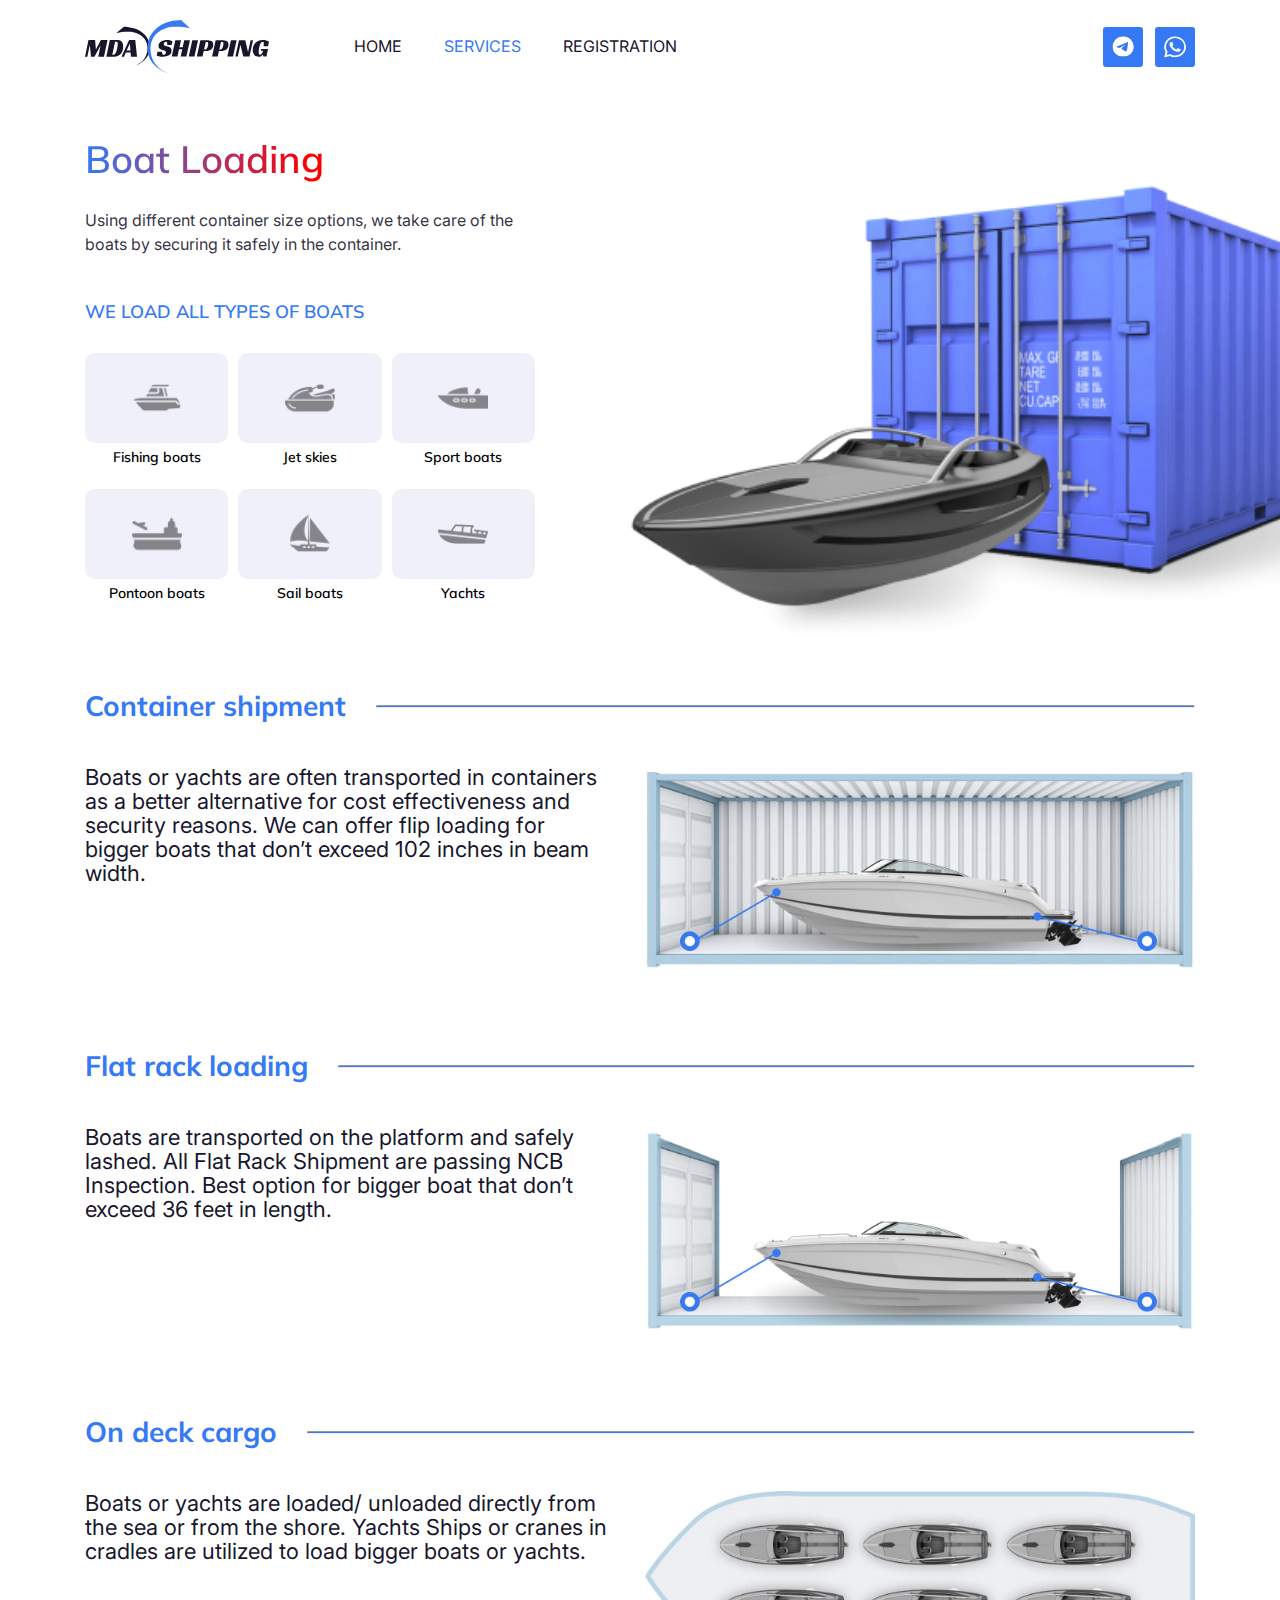
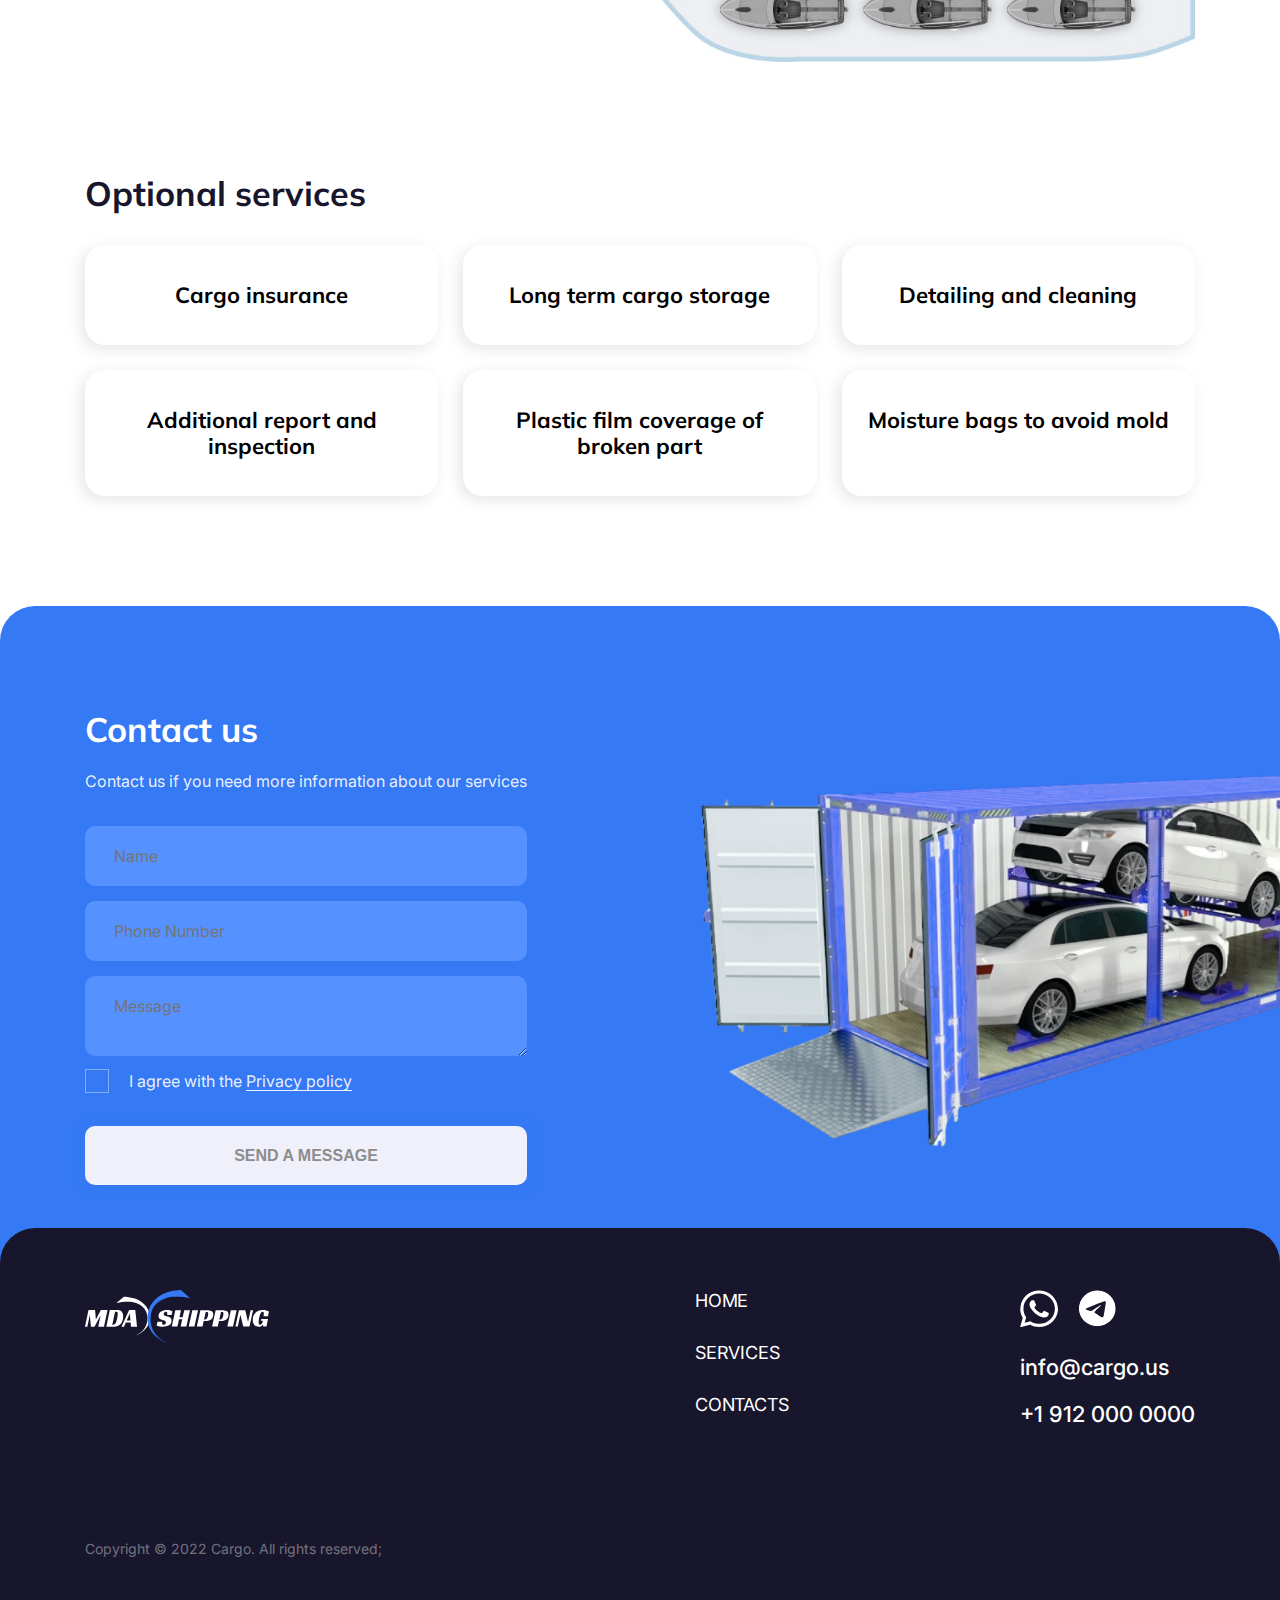
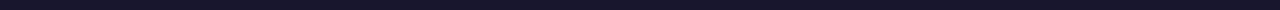
==== commit 3176846c: "все заново" ====
--- a/index.html
+++ b/index.html
@@ -1,239 +1,424 @@
-<!DOCTYPE html>
+<!doctype html>
 <html lang="en">
 <head>
     <meta charset="UTF-8">
-    <meta http-equiv="X-UA-Compatible" content="IE=edge">
-    <meta name="viewport" content="width=device-width, initial-scale=1.0">
+    <meta name="viewport"
+          content="width=device-width, user-scalable=no, initial-scale=1.0, maximum-scale=1.0, minimum-scale=1.0">
+    <meta http-equiv="X-UA-Compatible" content="ie=edge">
     <title>MDA SHIPPING</title>
-    <link rel="stylesheet" href="CSS/reseter.css">
-    <link rel="stylesheet" href="CSS/index.css">
+    <link rel="shortcut icon" href="img/logo.svg" type="icon">
+
     <link rel="preconnect" href="https://fonts.googleapis.com">
-<link rel="preconnect" href="https://fonts.gstatic.com" crossorigin>
-<link href="https://fonts.googleapis.com/css2?family=Inter:wght@400;500;700&family=Mulish:wght@600;700&display=swap" rel="stylesheet">
-
+    <!-- <link rel="preconnect" href="https://fonts.gstatic.com" crossorigin> -->
+    <link href="https://fonts.googleapis.com/css2?family=Inter&family=Mulish&display=swap" rel="stylesheet">
+
+    <link rel="stylesheet" href="/CSS/normalize.css">
+
+    <link rel="stylesheet" href="/CSS/CSS.css">
 </head>
 <body>
-    <header >
-        <div class="header_flex">
-            <a><img class="header_logo" src="img/mda_shipping_white.svg" alt="mda_shipping"></a>
-            <button  class="header_img_menu"><img src="img/menu_button.png" alt="Menu"></button>
+    <header class="header">
+        <div class="main_container">
+            <div class="header_desktop-left">
+                <a href="/" class="">
+                    <img src="/img/logo.svg"
+                         alt="MDA Boating Logotype"
+                         class="header__logo-image">
+                </a>
+
+                <nav class="header_nav">
+                    <ul>
+                        <li><a href="">Home</a></li>
+                        <li class="active"><a href="">Services</a></li>
+                        <li><a href="/form/form.html">Registration</a></li>
+                    </ul>
+                </nav>
+            </div>
+
+            <ul class="header__social-links">
+                <li class="header__social-link-item">
+                    <a href="https://t.me" target="_blank" class="header__social-link">
+                        <img src="/img/icons/telegram.svg"
+                             alt="Логотип Telegram"
+                            class="header__social-link-icon">
+                    </a>
+                </li>
+                
+                <li class="header__social-link-item">
+                    <a href="https://whatsapp.com" target="_blank" class="header__social-link">
+                        <img src="/img/icons/whatsapp.svg"
+                             alt="Логотип WhatsApp"
+                            class="header__social-link-icon">
+                    </a>
+                </li>
+            </ul>
+
+            <button class="header__mobile-menu-opener">
+                <img src="/img/icons/mobile-opener.svg" alt="4 circles">
+            </button>
         </div>
-        <nav>
-            <ul class="header_nav_class">
-                <a><img class="" src="img/mda_shipping_white.svg" alt="mda_shipping"></a>
-                <li><a href="" class="header_menu_class">HOME</a></li>
-                <li><a href="" class="header_menu_class_services">SERVICES</a></li>
-                <li><a href="" class="header_menu_class">CONTACTS</a></li>
-                <div>
-                    <a><img src="img/tg_header.png"></a>
-                    <a><img src="img/whats_header.png"></a>
-                </div>
-            </ul>
-          </nav>
     </header>
+
     <main>
-    <section>
-        <div class="section1">
-            <h1>Boat loading</h1>
-            <p class="section1_text">
-                Using different container size options, we take care of the boats by securing it safely in the container.
-            </p>
+        <section class="boat-loading">
+            <div class="main_container">
+                <div class="boat-loading__left">
+                    <h1 class="boat-loading__title heading-1">Boat Loading</h1>
+                    <p class="boat-loading__description">
+                        Using different container size options, we take care of the boats by securing it safely in the container.
+                    </p>
+
+                    <div class="boat-loading__grid-list-wrapper boat-loading__grid-list-wrapper--desktop">
+                        <h2 class="heading-2 boat-loading-list__title">We load all types of boats</h2>
+
+                        <ul class="boat-loading__grid-list">
+                            <li class="boat-loading__grid-item">
+                                <div class="boat-loading__grid-item-icon-wrapper">
+                                    <img src="/img/boats/fishing-boat.png"
+                                         alt="fishing boat"
+                                         class="boat-loading-item__icon">
+                                </div>
+
+                                <p class="boat-loading__grid-item__name">
+                                    Fishing boats
+                                </p>
+                            </li>
+
+                            <li class="boat-loading__grid-item">
+                                <div class="boat-loading__grid-item-icon-wrapper">
+                                    <img src="/img/boats/jet-skies.png"
+                                         alt="Jet sky"
+                                         class="boat-loading-item__icon">
+                                </div>
+
+                                <p class="boat-loading__grid-item__name">
+                                    Jet skies
+                                </p>
+                            </li>
+
+                            <li class="boat-loading__grid-item">
+                                <div class="boat-loading__grid-item-icon-wrapper">
+                                    <img src="/img/boats/sport-boat.png"
+                                         alt="Sport boat"
+                                         class="boat-loading-item__icon">
+                                </div>
+
+                                <p class="boat-loading__grid-item__name">
+                                    Sport boats
+                                </p>
+                            </li>
+
+                            <li class="boat-loading__grid-item">
+                                <div class="boat-loading__grid-item-icon-wrapper">
+                                    <img src="/img/boats/pontoon-boat.png"
+                                         alt="Pontoon boat"
+                                         class="boat-loading-item__icon">
+                                </div>
+
+                                <p class="boat-loading__grid-item__name">
+                                    Pontoon boats
+                                </p>
+                            </li>
+
+                            <li class="boat-loading__grid-item">
+                                <div class="boat-loading__grid-item-icon-wrapper">
+                                    <img src="/img/boats/sail-boat.png"
+                                         alt="Sail boat"
+                                         class="boat-loading-item__icon">
+                                </div>
+
+                                <p class="boat-loading__grid-item__name">
+                                    Sail boats
+                                </p>
+                            </li>
+
+                            <li class="boat-loading__grid-item">
+                                <div class="boat-loading__grid-item-icon-wrapper">
+                                    <img src="/img/boats/yacht.png"
+                                         alt="Yacht"
+                                         class="boat-loading-item__icon">
+                                </div>
+
+                                <p class="boat-loading__grid-item__name">
+                                    Yachts
+                                </p>
+                            </li>
+                        </ul>
+                    </div>
+                </div>
+
+                <div class="boat-loading__right">
+                    <img src="/img/boat-with-container.png"
+                         alt="Boat near container"
+                         class="boat-loading__image">
+
+                    <div class="boat-loading__grid-list-wrapper boat-loading__grid-list-wrapper--mobile">
+                        <h2 class="heading-2 boat-loading-list__title">We load all types of boats</h2>
+
+                        <ul class="boat-loading__grid-list">
+                            <li class="boat-loading__grid-item">
+                                <div class="boat-loading__grid-item-icon-wrapper">
+                                    <img src="/img/boats/fishing-boat.png"
+                                         alt="fishing boat"
+                                         class="boat-loading-item__icon">
+                                </div>
+
+                                <p class="boat-loading__grid-item__name">
+                                    Fishing boats
+                                </p>
+                            </li>
+
+                            <li class="boat-loading__grid-item">
+                                <div class="boat-loading__grid-item-icon-wrapper">
+                                    <img src="/img/boats/jet-skies.png"
+                                         alt="Jet sky"
+                                         class="boat-loading-item__icon">
+                                </div>
+
+                                <p class="boat-loading__grid-item__name">
+                                    Jet skies
+                                </p>
+                            </li>
+
+                            <li class="boat-loading__grid-item">
+                                <div class="boat-loading__grid-item-icon-wrapper">
+                                    <img src="/img/boats/sport-boat.png"
+                                         alt="Sport boat"
+                                         class="boat-loading-item__icon">
+                                </div>
+
+                                <p class="boat-loading__grid-item__name">
+                                    Sport boats
+                                </p>
+                            </li>
+
+                            <li class="boat-loading__grid-item">
+                                <div class="boat-loading__grid-item-icon-wrapper">
+                                    <img src="/img/boats/pontoon-boat.png"
+                                         alt="Pontoon boat"
+                                         class="boat-loading-item__icon">
+                                </div>
+
+                                <p class="boat-loading__grid-item__name">
+                                    Pontoon boats
+                                </p>
+                            </li>
+
+                            <li class="boat-loading__grid-item">
+                                <div class="boat-loading__grid-item-icon-wrapper">
+                                    <img src="/img/boats/sail-boat.png"
+                                         alt="Sail boat"
+                                         class="boat-loading-item__icon">
+                                </div>
+
+                                <p class="boat-loading__grid-item__name">
+                                    Sail boats
+                                </p>
+                            </li>
+
+                            <li class="boat-loading__grid-item">
+                                <div class="boat-loading__grid-item-icon-wrapper">
+                                    <img src="/img/boats/yacht.png"
+                                         alt="Yacht"
+                                         class="boat-loading-item__icon">
+                                </div>
+
+                                <p class="boat-loading__grid-item__name">
+                                    Yachts
+                                </p>
+                            </li>
+                        </ul>
+                    </div>
+                </div>
+            </div>
+        </section>
+
+        <div class="main_container">
+            <section class="page-section container-shipment">
+                <div class="container-shipment__title-wrapper">
+                    <h2 class="heading-2 container-shipment__title">
+                        Container shipment
+                    </h2>
+
+                    <hr class="container-shipment__line">
+                </div>
+
+
+                <div class="container-shipment__inner-wrapper">
+                    <p class="container-shipment__desc">
+                        Boats or yachts are often transported in containers as a better alternative for cost effectiveness and security reasons. We can offer flip loading for bigger boats that don’t exceed 102 inches in beam width.
+                    </p>
+
+                    <img src="/img/container-shipment.jpg"
+                         alt="A boat in container"
+                         class="boat-shipment__image">
+                </div>
+            </section>
+
+            <section class="page-section container-shipment">
+                <div class="container-shipment__title-wrapper">
+                    <h2 class="heading-2 container-shipment__title">
+                        Flat rack loading
+                    </h2>
+                    <hr class="container-shipment__line">
+                </div>
+
+                <div class="container-shipment__inner-wrapper">
+                    <p class="container-shipment__desc">
+                        Boats are transported on the platform and safely lashed. All Flat Rack Shipment are passing NCB Inspection. Best option for bigger boat that don’t exceed 36 feet in length.
+                    </p>
+
+                    <img src="/img/flat-track.jpg"
+                         alt="A boat in container"
+                         class="boat-shipment__image">
+                </div>
+            </section>
+
+            <section class="page-section container-shipment">
+                <div class="container-shipment__title-wrapper">
+                    <h2 class="heading-2 container-shipment__title">
+                        On deck cargo
+                    </h2>
+                    <hr class="container-shipment__line">
+                </div>
+
+                <div class="container-shipment__inner-wrapper">
+                    <p class="container-shipment__desc">
+                        Boats or yachts are loaded/ unloaded directly from the sea or from the shore. Yachts Ships or cranes in cradles are utilized to load bigger boats or yachts.
+                    </p>
+
+                    <img src="/img/deck-cargo.jpg"
+                         alt="Deck cargo"
+                         class="boat-shipment__image">
+                </div>
+            </section>
+
+            <section class="page-section optional-services">
+                <h2 class="heading-2 optional-services__title">
+                    Optional services
+                </h2>
+
+                <ul class="optional-services__grid-list">
+                    <li class="optional-services__grid-item">
+                        Cargo insurance
+                    </li>
+
+                    <li class="optional-services__grid-item">
+                        Long term cargo storage
+                    </li>
+
+                    <li class="optional-services__grid-item">
+                        Detailing and cleaning
+                    </li>
+
+                    <li class="optional-services__grid-item">
+                        Additional report and inspection
+                    </li>
+
+                    <li class="optional-services__grid-item">
+                        Plastic film coverage of broken part
+                    </li>
+
+                    <li class="optional-services__grid-item">
+                        Moisture bags to avoid mold
+                    </li>
+                </ul>
+            </section>
         </div>
-        <div class="section_box_imgs">
-            <img class="section1_conrtainer_img" src="img/section1_container" alt="container">
-            <img class="section1_img_boat" src="img/section1_boat.png" alt="boat">
-        </div>
-    </section >
-            
-    <section class="section2">
-        <h2 class="section2_text_h2">We load all types of boats</h2>
-        <div class="section2_desktop">
-            <ul class="section2_list">
-            <li class="section2_box">
-                <a href="index.html">
-                    <div class="section2_box_type_of_boats">
-                    <img class="section2_img_li_flex" src="img/fishing_boat.png" alt="speed-boat_2">
+
+        <section class="page-section contact-us">
+            <div class="main_container">
+                <div class="contact-us__side">
+                    <h2 class="heading-2 contact-us__title">Contact us</h2>
+
+                    <div class="contact-us__desc">
+                        Contact us if you need more information about our services
                     </div>
-                    <p class="section2_text_li">Fishing boats</p>
-                </a>
-            </li>
-               
-            <li class="section2_box">
-                <a href="index.html">
-                    <div class="section2_box_type_of_boats">
-                    <img class="section2_img_li_flex_1" src="img/jet-ski.png" alt="jet">
-                    </div>
-                    <p class="section2_text_li">Jet skis</p>
-                </a>
-            </li>
-                
-            <li class="section2_box">
-                <a href="index.html">
-                    <div class="section2_box_type_of_boats">
-                    <img class="section2_img_li_flex_2" src="img/sport_boats.png" alt="boat">
-                    </div>
-                    <p class="section2_text_li">Sports boats</p>            
-                </a>
-            </li>
-                
-            <li class="section2_box">
-                <a href="index.html">
-                    <div class="section2_box_type_of_boats">
-                    <img class="section2_img_li_flex_3" src="img/pantoon_boats.png" alt="aircraft">
-                    </div>
-                    <p class="section2_text_li">Pontoon boats</p>
-                </a>
-            </li>
-                
-            <li class="section2_box">
-                <a href="index.html">
-                    <div class="section2_box_type_of_boats">
-                    <img class="section2_img_li_flex_4" src="img/sail_boats.png" alt="yacht">
-                    </div>
-                    <p class="section2_text_li">Sail boats</p>
-                </a>
-            </li>
-                
-            <li class="section2_box">
-                <a href="index.html">
-                    <div class="section2_box_type_of_boats">
-                    <img class="section2_img_li_flex_5" src="img/yachts.png" alt="boat2">
-                    </div>
-                    <p class="section2_text_li">Yachts</p>
-                </a>
-            </li>
-            </ul>
-            <!-- <div class="section_box_imgs">
-                <img class="section1_conrtainer_img" src="img/section1_container" alt="container">
-                <img class="section1_img_boat" src="img/section1_boat.png" alt="boat">
-            </div> -->
-        </div>
-    </section>
-
-    <section class="section3">
-        <div class="section_flex_hr">
-            <h3 class="section3_container_shipment">Container shipment</h3>
-            <hr>
-        </div>
-        <div class="section_flex_img">
-            <p class="section3_text_container_shipment">Boats or yachts are often transported in containers as a better alternative for cost effectiveness and security reasons. We can offer flip loading for bigger boats that don’t exceed 102 inches in beam width.</p>
-            <img class="section3_img" src="img/container_shipment.png" alt="background">
-        </div>
-        <div class="section_flex_hr">
-            <h3 class="section3_container_shipment">Flat rack loading</h3>
-            <hr>
-        </div>
-        <div class="section_flex_img">
-            <p class="section3_text_container_shipment">Boats are transported on the platform and safely lashed. All Flat Rack Shipment are passing NCB Inspection. Best option for bigger boat that don’t exceed 36 feet in length.</p>
-            <img class="section3_img" src="img/flat_rack_loading.png" alt="without">
-        </div>
-        <div class="section_flex_hr">
-            <h3 class="section3_container_shipment">On deck cargo</h3>
-            <hr>
-        </div>
-        <div class="section_flex_img">
-            <p class="section3_text_container_shipment">Boats or yachts are loaded/ unloaded directly from the sea or from the shore. Yachts Ships or cranes in cradles are utilized to load bigger boats or yachts.</p>
-            <img class ="section3_img" src="img/on_deck_cargo.png" alt="boat with boat">
-        </div>    
-    </section>
-        
-    <section class="section4">
-            <h2 class="section4_h2_optional_services">Optional services</h2>
-                <ul class="section4_list">
-                    <li class="section4_box">
-                        <a href="index.html">
-                            <div class="section4_button_optional">
-                                <p class="section4_text_li">Cargo insurance</p>
-                            </div>
-                            
-                        </a>
-                    </li>
-                   
-                    <li class="section4_box">
-                        <a href="index.html">
-                            <div class="section4_button_optional">
-                                <p class="section4_text_li">Long term cargo storage</p>
-                            </div>
-                            
-                        </a>
-                    </li>
-                    
-                    <li class="section4_box">
-                        <a href="index.html">
-                            <div class="section4_button_optional">
-                                <p class="section4_text_li">Detailing and cleaning</p>      
-                            </div>
-                                  
-                        </a>
-                    </li>
-                    
-                    <li class="section4_box">
-                        <a href="index.html">
-                            <div class="section4_button_optional">
-                                <p class="section4_text_li">Additional report and inspection</p>
-                            </div>
-                           
-                        </a>
-                    </li>
-                    
-                    <li class="section4_box">
-                        <a href="index.html">
-                            <div class="section4_button_optional">
-                                <p class="section4_text_li">Plastic film coverage of broken part</p>
-                            </div>
-                            
-                        </a>
-                    </li>
-                    
-                    <li class="section4_box">
-                        <a href="index.html">
-                            <div class="section4_button_optional">
-                                <p class="section4_text_li">Moisture bags to avoid mold</p>
-                            </div>
-                            
-                        </a>
-                    </li>
-                </ul>
-    </section>
-
-    <section class="section5">
-        <div class="section5_flex_div">
-            <div>
-            <h2 class="section5_contact_us">Contact us</h2>
-            <form class="section5_form_contact_us">
-                <p class="section5_text_contact_us">Contact us if you need more information about our services</p>
-                <div>
-                    <lable><input id="input1" class="name_input" type="text" name="name" placeholder="Name" autocomplete="off"><label for="input1" class=""></label></lable><br>
-                    <lable><input id="input2" class="tel_input" type="tel" name="tel" placeholder="Phone Number" autocomplete="off"><label for="input2" class=""></label></lable><br>
-                    <lable><input id="input3" class="message_input" type="text" name="text" placeholder="Message" autocomplete="off"><label for="input3" class=""></label></lable><br>
-                </div>
-                <div class="section5_checkbox_container">
-                    <input type="checkbox" id="checkb" name="checkb">
-                    <label class="section5_text_checkbox" for="checkb">I agree with the 
-                        <a class="policy" href="index.html">Privacy policy</a>
-                    </label>
-                </div>
-                <button class="section5_send_message">SEND A MESSAGE</button>
-            </form>
+
+                    <form action="" method="POST" class="form contact-us__form">
+                        <label class="form__label-input no-label">
+                            <input type="text"
+                                   name="name"
+                                   placeholder="Name"
+                                   autocomplete="name">
+                        </label>
+
+                        <label class="form__label-input no-label">
+                            <input type="tel"
+                                   inputmode="tel"
+                                   name="phone"
+                                   placeholder="Phone Number"
+                                   autocomplete="tel"
+                                   id="phone-input">
+                        </label>
+
+                        <label class="form__label-input no-label">
+                            <textarea placeholder="Message"></textarea>
+                        </label>
+
+                        <input type="checkbox" required id="contact-us__privacy">
+                        <label for="contact-us__privacy" class="form__label-input checkbox">
+                            <span>I agree with the <a href="/policy">Privacy policy</a></span>
+                        </label>
+
+                        <input type="submit"
+                               value="Send a message"
+                               class="form-input__submit"
+                                disabled>
+                    </form>
+                </div>
+                <img src="/img/contact-us-image.png" alt="Cars in container" class="contact-us__image">
             </div>
-            <img class="section5_img" src="img/img_section5_form.png" alt="boat with boat">
-            <!-- <img class="section5_img_desktop" src="img/section5_img_form.png" alt="boat with boat"> -->
         </section>
     </main>
-    <footer>
-        <img class="footer_img_logo" src="img/mda_shipping_footer.svg">
-        <div class="footer_menu">
-            <p class="footer_text_home">HOME</p>
-            <p class="footer_text_service">SERVICES</p>
-            <p class="footer_text_contacts">CONTACTS</p>
-            <div class="footer_div_icons">
-                <a><img src="img/whats.png"></a>
-                <a><img src="img/tg.png"></a>
+
+    <footer class="footer">
+        <div class="main_container">
+            <div class="footer__up">
+                <a href="/" class="footer__logo">
+                    <img src="/img/logo--white.svg"
+                         alt="MDA Shipping logotype"
+                         class="footer__logo-image">
+                </a>
+
+                <div class="footer-up__menu-social">
+                    <nav class="footer-menu">
+                        <ul class="footer-menu__list">
+                            <li><a href="/">Home</a></li>
+                            <li><a href="/services">Services</a></li>
+                            <li><a href="/contacts">Contacts</a></li>
+                        </ul>
+                    </nav>
+
+                    <div class="footer-social-wrapper">
+                        <ul class="footer-social">
+                            <li>
+                                <a href="https://whatsapp.com">
+                                    <img src="/img/icons/whatsapp.svg" alt="WhatsApp logotype">
+                                </a>
+                            </li>
+
+                            <li>
+                                <a href="https://t.me">
+                                    <img src="/img/icons/telegram.svg" alt="Telegram logotype">
+                                </a>
+                            </li>
+                        </ul>
+
+                        <a href="mailto:info@cargo.us">info@cargo.us</a>
+                        <a href="tel:+1 912 000 0000">+1 912 000 0000</a>
+                    </div>
+                </div>
             </div>
-            <p class="footer_text_info">info@cargo.us</p>
-            <p class="footer_text_phone">+1 912 000 0000</p>
-            <p class="footer_copy">Copyright © 2022 Cargo. All Rights reserved.</p>
+
+            <div class="footer__copyright">
+                <p class="footer-copyright__text">
+                    Copyright &copy; 2022 Cargo. All rights reserved;
+                </p>
+            </div>
+        </div>
+    </footer>
+
     </div>
-    </footer>
 </body>
 </html>--- a/CSS/CSS.css
+++ b/CSS/CSS.css
@@ -0,0 +1,1209 @@
+:root {
+    font-size: 62.5%;
+    font-family: 'Inter', sans-serif;
+    --inter-font: "Inter";
+    --mulish-font: "Mulish";
+    --primary-color: #18162D;
+    --secondary-color: #3579F4;
+    --prefooter-color: #5591FF;
+    --first-text-color: rgba(24, 22, 45, 0.9);
+    --service-color: #000000;
+    --copyright-color: rgba(255, 255, 255, 0.4);
+    --footer-color: #FFFFFF;
+    --message-color: #8C8C8C;
+    --light-grey-color: #F0F0FA;
+}
+html {
+    /* box-sizing: border-box; */
+    font-size: 62.5%; /* === 10px */
+    overflow-x: hidden;
+    scroll-behavior: smooth;
+    height: 100%;
+  }
+  /* *, *{ border:1px solid red; box-sizing:border-box; } */
+
+  *, *::before, *::after {
+    margin: 0;
+    padding: 0;
+    box-sizing: border-box;
+}
+
+
+body {
+    font-family: var(--inter-font), var(--mulish-font), sans-serif;
+    font-weight: 400;
+    text-align: left;
+    line-height: 1.5rem;
+    /*background-color: var(--page-bg-color);*/
+
+    display: flex;
+    flex-flow: column nowrap;
+    justify-content: space-between;
+    align-items: flex-start;
+
+    height: 100%;
+}
+
+header, main, footer {
+    width: 100%;
+}
+main {
+    flex-grow: 1;
+}
+
+img {
+    display: block;
+    user-select: none;
+    width: 100%;
+}
+
+button {
+    background-color: transparent;
+    display: block;
+    cursor: pointer;
+
+    border: none;
+    outline: none;
+}
+
+input, textarea {
+    border: none;
+    outline: none;
+    width: 100%;
+    display: block;
+}
+
+/*--------------------------------MY CLASES----------------*/
+/*---------------HEADER------------------------*/
+.heading-2 {
+    font-family: var(--mulish-font), var(--inter-font), sans-serif;
+    font-weight: 700;
+    font-style: normal;
+}
+/*---------------END HEADER------------------------*/
+.main_container {
+    width: 100%;
+    max-width: 1110px;
+    min-width: 320px; /* iPhone 5/5c */
+
+    margin: 0 auto;
+    padding: 0 2.6rem;
+}
+
+/*-------------------------FORM------------------------*/
+
+
+.form__label-input input,
+.form__label-input textarea,
+.form__label-input select,
+[type="reset"]
+{
+    font-family: var(--inter-font), var(--mulish-font), sans-serif;
+
+    background-color: #5591FF;
+    border-radius: 10px;
+    padding: 20px 10px 20px 29px;
+
+    font-size: 1.6rem;
+    line-height: 2rem;
+
+    color: var(--footer-color);
+    width: 100%;
+    display: block;
+
+    outline: none;
+
+    transition: .4s;
+    
+}
+
+.form__label-input {
+    display: flex;
+    flex-flow: column nowrap;
+    justify-content: flex-start;
+    align-items: flex-start;
+
+    margin-bottom: 1.5rem;
+}
+
+/* .form__label-list
+{
+    list-style-type: none;
+
+    display: flex;
+    flex-flow: column nowrap;
+    justify-content: flex-start;
+    align-items: flex-start;
+} */
+
+/* .form__label-list .form__label-input
+{
+    flex-flow: row nowrap;
+    justify-content: flex-start;
+    align-items: center;
+} */
+
+/* .form .form__label-input:last-child,
+.form .form__label-input:last-child {
+    margin-bottom: 0;
+} */
+
+/* .form__reg-page .form__label-input span
+{
+    font-size: 1.8rem;
+    line-height: 2.2rem;
+
+    margin-bottom: 10px;
+
+    cursor: pointer;
+} */
+/* 
+.form__label-list .form__label-input span
+{
+    margin-bottom: 0;
+    border-bottom: 1px solid transparent;
+
+    transition: .4s;
+} */
+#contact-us__privacy {
+    display: none;
+}
+
+.form__label-input.checkbox {
+    padding-left: calc(20px + 24px);
+    position: relative;
+
+    cursor: pointer;
+}
+
+.form__label-input.checkbox::before {
+    content: "";
+    position: absolute;
+    left: 0;
+    top: -2px;
+    width: 24px;
+    height: 24px;
+
+    border: 1px solid rgba(255, 255, 255, 0.4);
+}
+
+/* .form__label-input.checkbox::after {
+    content: "";
+    position: absolute;
+    left: 1px;
+    top: -2px;
+    width: 22px;
+    height: 22px;
+
+    background-image: url("img/icons/check.svg");
+    background-position: center;
+    background-repeat: no-repeat;
+    background-size: contain;
+
+    opacity: 0;
+
+    transition: .3s;
+} */
+
+#contact-us__privacy:checked + .form__label-input.checkbox::after {
+    opacity: 1;
+}
+
+.form__label-input.checkbox input {
+    display: none;
+}
+
+.form__label-input.checkbox span {
+    font-size: 1.6rem;
+    line-height: 2rem;
+
+    color: rgba(255, 255, 255, 0.9);
+}
+
+.form__label-input.checkbox span a {
+    position: relative;
+    text-decoration: none;
+    font-size: inherit;
+    font-weight: inherit;
+    color: inherit;
+}
+
+.form__label-input.checkbox span a::before {
+    content: "";
+    position: absolute;
+    left: 0;
+    bottom: 0;
+    width: 100%;
+    height: 1px;
+    background-color: rgba(255, 255, 255, 0.9);
+}
+
+.form [type="submit"],
+.form [type="reset"]
+{
+    display: flex;
+    flex-flow: row nowrap;
+    justify-content: flex-start;
+    align-items: center;
+
+    background-color: #F0F0FA;
+    border-radius: 10px;
+
+    font-weight: 700;
+    font-size: 1.6rem;
+    line-height: 1.9rem;
+    text-transform: uppercase;
+
+    padding: 2rem 2.5rem;
+
+    color: var(--secondary-color);
+
+    margin-top: 3.5rem;
+
+    box-shadow: 2px 0 10px 1px var(--secondary-color);
+
+    transition: .4s;
+}
+
+/*ПРОЖАТИЕ КНОПКИ ВИДИМОСТЬ*/
+.form [type="submit"]:active,
+.form [type="reset"]:active
+{
+    transform: scale(0.95);
+}
+
+.form [type="submit"][disabled],
+.form [type="reset"][disabled]
+{
+    color: #8C8C8C;
+}
+
+/*----------------------------------END FORM CSS-----------------*/
+.header
+{
+    margin: 0 0 52px;
+    width: 100%;
+    padding: 20px 0 10px;
+
+    position: sticky;
+    z-index: 2;
+    top: -1px;
+    left: 0;
+
+    /*background-color: var(--page-bg-color);*/
+    background-color: #fff;
+}
+
+.header .main_container
+{
+    display: flex;
+    flex-flow: row nowrap;
+    justify-content: space-between;
+    align-items: center;
+}
+
+.header_desktop-left
+{
+    display: flex;
+    flex-flow: row nowrap;
+    justify-content: flex-start;
+    align-items: center;
+}
+
+.header__logo-image
+{
+    width: 100%;
+    max-width: 184px;
+    max-height: 53px;
+}
+
+.header_nav
+{
+    display: none;
+}
+
+.header_nav ul
+{
+    list-style-type: none;
+    display: flex;
+    flex-flow: row nowrap;
+    justify-content: flex-start;
+    align-items: flex-start;
+
+    margin-left: 85px;
+}
+
+.header_nav ul li:not(:last-child)
+{
+    margin-right: 42px;
+}
+
+.header_nav ul li a
+{
+    font-style: normal;
+    font-weight: 400;
+    font-size: 16px;
+    line-height: 19px;
+    text-transform: uppercase;
+
+    color: var(--primary-color);
+
+    text-decoration: none;
+
+    border-bottom: 1px solid transparent;
+
+    transition: .4s;
+}
+
+.header_nav ul li.active a
+{
+    color: var(--secondary-color);
+}
+@media screen and (hover: hover)
+{
+    .header_nav ul li:hover a
+    {
+        color: var(--secondary-color);
+    }
+}
+.header_nav ul li:focus a
+{
+    color: var(--secondary-color);
+}
+
+.header_nav ul li a:active
+{
+    border-bottom: 1px solid var(--secondary-color);
+}
+
+.header__social-links
+{
+    list-style-type: none;
+    display: none;
+    flex-flow: row nowrap;
+    justify-content: flex-start;
+    align-items: center;
+}
+.header__social-link-item
+{
+    display: block;
+}
+.header__social-links .header__social-link-item:not(:last-child)
+{
+    margin-right: 12px;
+}
+
+.header__social-link
+{
+    display: block;
+    padding: 9px;
+    background-color: var(--secondary-color);
+    border-radius: 3px;
+}
+
+.header__social-link-icon
+{
+    display: block;
+    width: 22px;
+    height: 22px;
+    object-fit: contain;
+}
+
+
+.header__mobile-menu-opener img
+{
+    width: 31px;
+    height: 31px;
+}
+
+/*----------------------------------------------------------*/
+/*----------------------------------------------------------*/
+
+
+.boat-loading .main_container
+{
+    padding: 0;
+}
+
+.boat-loading__left
+{
+    padding: 0 2.6rem;
+}
+
+
+.boat-loading__title
+{
+    font-family: var(--mulish-font), sans-serif;
+    font-style: normal;
+    font-weight: 600;
+    font-size: 3.8rem;
+    line-height: 4.8rem;
+
+    color: var(--primary-color);
+
+    margin: 0;
+
+    background: linear-gradient(to right, var(--secondary-color) 0, red 50%);
+    -webkit-background-clip: text;
+    -webkit-text-fill-color: transparent;
+}
+
+.boat-loading__description
+{
+    margin-top: 2.5rem;
+
+    font-style: normal;
+    font-weight: 400;
+    font-size: 1.6rem;
+    line-height: 2.4rem;
+
+    color: rgba(24, 22, 45, 0.9);
+}
+
+.boat-loading-list__title
+{
+    font-style: normal;
+    font-weight: 600;
+    font-size: 1.8rem;
+    line-height: 2.2rem;
+
+    text-transform: uppercase;
+
+    color: var(--secondary-color);
+}
+
+
+.boat-loading__grid-list
+{
+    display: grid;
+    grid-template-columns: repeat(3, 1fr);
+    grid-gap: 23px 10px;
+}
+
+.boat-loading__grid-list-wrapper--desktop
+{
+    display: none;
+}
+
+
+.boat-loading__grid-list-wrapper--desktop .boat-loading__grid-list
+{
+    margin-top: 30px;
+}
+
+.boat-loading__image
+{
+    margin-top: 1.5rem;
+    width: 115%;
+}
+@media screen and (min-width: 576px)
+{
+    .boat-loading__image
+    {
+        margin-right: -14vw;
+        margin-left: auto;
+    }
+}
+
+.boat-loading__grid-list-wrapper--mobile
+{
+    margin-top: 5rem;
+    padding: 0 2.6rem;
+}
+
+
+.boat-loading__grid-list-wrapper--mobile .boat-loading__grid-list
+{
+    margin-top: 2.5rem;
+}
+
+.boat-loading__grid-item
+{
+    list-style-type: none;
+}
+
+.boat-loading__grid-item-icon-wrapper
+{
+    background-color: var(--light-grey-color);
+    border-radius: 10px;
+
+    padding: 20px 25px;
+
+    min-height: 90px;
+
+    display: flex;
+    justify-content: center;
+    align-items: center;
+}
+
+.boat-loading-item__icon
+{
+    max-width: 50px;
+    max-height: 50px;
+    object-fit: contain;
+
+    margin: 0 auto;
+}
+
+.boat-loading__grid-item__name
+{
+    margin-top: .5rem;
+
+    font-family: var(--mulish-font), var(--inter-font), sans-serif;
+    font-style: normal;
+    font-weight: 600;
+    font-size: 1.4rem;
+    line-height: 1.8rem;
+
+    text-align: center;
+
+    color: var(--service-color)
+}
+
+.container-shipment
+{
+    margin-top: 8rem;
+}
+.container-shipment:first-child
+{
+    margin-top: 9rem;
+}
+
+.container-shipment__title-wrapper
+{
+    display: flex;
+    flex-flow: column nowrap;
+
+    margin-bottom: 4rem;
+}
+
+.container-shipment__title
+{
+    font-size: 2.8rem;
+    line-height: 2.8rem;
+
+    color: var(--secondary-color);
+
+    position: relative;
+}
+
+.container-shipment__line
+{
+    height: 3px;
+    flex-grow: 1;
+    background-color: var(--secondary-color);
+
+    margin-top: 2.4rem;
+    border-radius: 20px;
+}
+
+.container-shipment__desc
+{
+    font-size: 2.2rem;
+    line-height: 2.4rem;
+
+    color: var(--primary-color);
+}
+
+.boat-shipment__desc
+{
+    font-style: normal;
+    font-weight: 400;
+    font-size: 2.2rem;
+    line-height: 2.6rem;
+
+    color: var(--primary-color);
+}
+
+.boat-shipment__image
+{
+    margin-top: 4rem;
+}
+
+.optional-services
+{
+    margin-top: 11rem;
+}
+
+.optional-services__title
+{
+    font-size: 3.4rem;
+    line-height: 4.3rem;
+
+    color: var(--primary-color);
+}
+
+.optional-services__grid-list
+{
+    margin-top: 3rem;
+
+    display: grid;
+    grid-template-columns: repeat(1,1fr);
+    grid-gap: 20px 0;
+}
+@media screen and (min-width: 768px)
+{
+    .optional-services__grid-list
+    {
+        grid-template-columns: repeat(2, 1fr);
+        grid-gap: 25px;
+    }
+}
+
+.optional-services__grid-item
+{
+    list-style-type: none;
+
+    background-color: var(--footer-color);
+    box-shadow: -4px 4px 16px rgba(0, 0, 0, 0.1);
+    border-radius: 20px;
+
+    padding: 37px 20px;
+    font-family: var(--mulish-font), var(--inter-font), sans-serif;
+    font-style: normal;
+    font-weight: 700;
+    font-size: 2.2rem;
+    line-height: 2.6rem;
+
+    text-align: center;
+
+    color: #000;
+}
+
+.contact-us
+{
+    margin-top: 11rem;
+
+    background: var(--secondary-color);
+    border-radius: 35px 35px 0 0;
+
+    position: relative;
+
+    padding: 10.2rem 0 4.3rem;
+}
+.contact-us::after
+{
+    content: "";
+    position: absolute;
+    left: 0;
+    bottom: -45px;
+    height: 50px;
+    width: 100%;
+    z-index: -1;
+
+    background-color: var(--secondary-color);
+}
+
+.contact-us .main_container
+{
+    padding: 0;
+}
+
+
+.contact-us__side
+{
+    padding: 0 2.6rem;
+}
+
+.contact-us__title
+{
+    font-size: 3.4rem;
+    line-height: 4.3rem;
+
+    color: var(--footer-color);
+    margin-bottom: 2rem;
+}
+
+.contact-us__desc
+{
+    font-style: normal;
+    font-weight: 400;
+    font-size: 1.6rem;
+    line-height: 2.0rem;
+
+    color: rgba(255, 255, 255, 0.9);
+
+    margin-bottom: 3.5rem;
+}
+
+.contact-us__image
+{
+    margin-top: 2rem;
+    width: 127%;
+}
+
+/*------------FOOTER--------------------*/
+/*-----------------END FOOTER------------*/
+
+.footer
+{
+    background-color: var(--primary-color);
+    padding: 6.2rem 0 5.3rem;
+    border-radius: 35px 35px 0 0;
+}
+
+.footer__logo
+{
+    display: block;
+    margin: 0 auto;
+    max-width: max-content;
+}
+.footer__logo-image
+{
+    max-width: 235px;
+}
+
+.footer-up__menu-social
+{
+    margin-top: 6.4rem;
+}
+.footer-menu__list li
+{
+    display: block;
+    margin-bottom: 3rem;
+}
+.footer-menu__list li:last-child
+{
+    margin-bottom: 0;
+}
+
+.footer-menu__list a
+{
+    font-size: 1.8rem;
+    line-height: 2.2rem;
+
+    letter-spacing: -0.01em;
+    text-transform: uppercase;
+    text-decoration: none;
+    text-align: center;
+    display: block;
+
+    color: #FFFFFF;
+}
+
+.footer-social-wrapper
+{
+    margin-top: 8.7rem;
+}
+.footer-social
+{
+    display: flex;
+    flex-flow: row nowrap;
+    align-items: center;
+    max-width: max-content;
+    margin: 0 auto 3.4rem;
+}
+
+.footer-social li
+{
+    list-style-type: none;
+    margin-right: 20px;
+}
+.footer-social li:last-child
+{
+    margin-right: 0;
+}
+
+.footer-social li a
+{
+    display: block;
+    max-width: max-content;
+}
+
+.footer-social li a img
+{
+    width: 38px;
+}
+
+.footer-social-wrapper a[href^="mailto"],
+.footer-social-wrapper a[href^="tel"]
+{
+    font-weight: 500;
+    font-size: 2.2rem;
+    line-height: 2.7rem;
+
+    color: #FFFFFF;
+    text-decoration: none;
+
+    display: block;
+    max-width: max-content;
+    margin: 0 auto;
+}
+.footer-social-wrapper a[href^="mailto"]
+{
+    margin: 0 auto 1.7rem;
+}
+
+.footer__copyright
+{
+    margin-top: 11.2rem;
+}
+
+.footer-copyright__text
+{
+    font-size: 1.4rem;
+    line-height: 1.7rem;
+    color: rgba(255, 255, 255, 0.4);
+    text-align: center;
+}
+
+.page-darkener
+{
+    position: fixed;
+    top: 0;
+    left: 0;
+    width: 100vw;
+    height: 100vh;
+    pointer-events: none;
+    z-index: 1;
+
+    background-color: rgba(0, 0, 0, 0.6);
+    backdrop-filter: blur(5px);
+
+    opacity: 0;
+
+    transition: .5s;
+}
+.mobile-menu__list-social-wrapper
+{
+    position: relative;
+    z-index: 3;
+
+    height: 100%;
+    max-height: 100%;
+    overflow-y: auto;
+
+    transform: translateX(100vw);
+
+    transition: .5s;
+}
+
+
+.mobile-menu__list
+{
+    list-style-type: none;
+}
+
+.mobile-menu__list li
+{
+    padding: 25px 30px;
+    background-color: #fff;
+
+    font-size: 2rem;
+    line-height: 2.4rem;
+
+    color: var(--primary-color);
+}
+
+.mobile-menu__list li a
+{
+    color: inherit;
+    font-size: inherit;
+    line-height: inherit;
+
+    text-decoration: none;
+}
+
+.mobile-menu__social-list
+{
+    border-top: 3px solid var(--light-grey-color);
+    padding: 15px 30px 15px;
+    background-color: #fff;
+
+    list-style-type: none;
+
+    display: flex;
+    flex-flow: row wrap;
+    justify-content: flex-start;
+    align-items: flex-start;
+}
+
+.mobile-menu__social-list .mobile-menu__social-item:not(:last-child)
+{
+    margin-right: 20px;
+}
+
+.mobile-menu__social-item-link
+{
+    padding: 10px;
+    display: block;
+
+    background-color: var(--secondary-color);
+    border-radius: 3px;
+}
+
+.mobile-menu__social-item-icon
+{
+    width: 35px;
+    height: 35px;
+    display: block;
+}
+
+
+
+
+
+
+@media screen and (min-width: 577px) {
+    .main_container {
+        max-width: 540px;
+        padding: 0;
+    }
+    .boat-loading__left
+    {
+        padding: 0;
+    }
+    .contact-us__side
+    {
+        padding: 0;
+    }
+    .boat-loading__grid-list-wrapper--mobile
+    {
+        padding: 0;
+    }
+}
+
+@media screen and (min-width: 769px) {
+    .main_container {
+        max-width: 720px;
+    }
+    .boat-loading__image
+    {
+        width: 100%;
+
+        margin-left: auto;
+        margin-right: -14vw;
+    }
+    .boat-loading__right
+    {
+        min-height: 350px;
+    }
+    .boat-loading
+    {
+        position: relative;
+    }
+    .header__mobile-menu-opener
+    {
+        display: none;
+    }
+    .header__social-links
+    {
+        display: flex;
+    }
+    .header_nav
+    {
+        display: block;
+    }
+}
+
+@media screen and (min-width: 993px) {
+    .main_container {
+        max-width: 960px;
+    }
+    .boat-loading .main_container
+    {
+        display: flex;
+        flex-flow: row nowrap;
+        justify-content: space-between;
+        align-items: flex-start;
+    }
+.boat-loading__left
+    {
+        margin-right: 30px;
+
+        max-width: 415px;
+    }
+.boat-loading__right
+    {
+        position: absolute;
+        max-width: 520px;
+        width: 100%;
+        right: 0;
+    }
+.boat-loading__grid-list-wrapper--desktop
+    {
+        display: grid;
+
+        margin-top: 45px;
+    }
+.boat-loading__image
+    {
+        margin-left: 0;
+        margin-right: 0;
+        margin-top: 0;
+
+        /*max-width: 520px;*/
+    }
+
+.boat-loading__grid-list-wrapper--mobile
+    {
+        display: none;
+    }
+
+.container-shipment__title-wrapper
+    {
+        flex-flow: row nowrap;
+        justify-content: flex-start;
+        align-items: flex-start;
+
+        margin-bottom: 4.5rem;
+    }
+
+.container-shipment__line
+    {
+        margin-top: 13px;
+        margin-left: 30px;
+    }
+
+.container-shipment__inner-wrapper
+    {
+        display: flex;
+        flex-flow: row nowrap;
+        justify-content: space-between;
+        align-items: flex-start;
+    }
+
+.boat-shipment__image
+    {
+        margin-top: 0;
+
+        max-width: 550px;
+        margin-left: 35px;
+    }
+
+.optional-services__grid-list
+    {
+        grid-template-columns: repeat(3, 1fr);
+    }
+
+.contact-us .main_container
+    {
+        display: flex;
+        flex-flow: row nowrap;
+        align-items: center;
+    }
+.contact-us__side
+    {
+        margin-right: 40px;
+    }
+
+.contact-us__image
+    {
+        width: 100%;
+        max-width: 500px;
+
+        margin-top: 0;
+        position: absolute;
+        right: 0;
+    }
+
+.footer__up
+    {
+        display: flex;
+        flex-flow: row nowrap;
+        justify-content: space-between;
+    }
+
+.footer__logo
+    {
+        margin: 0;
+    }
+.footer-up__menu-social
+    {
+        margin-top: 0;
+        display: flex;
+        justify-content: space-between;
+
+        flex-grow: 1;
+        max-width: 500px;
+    }
+
+.footer-menu__list a
+    {
+        text-align: left;
+    }
+
+.footer-social-wrapper
+    {
+        margin-top: 0;
+        margin-left: 30px;
+    }
+
+.footer-social
+    {
+        margin: 0 0 2.6rem
+    }
+
+.footer-social-wrapper a[href^="mailto"],
+    .footer-social-wrapper a[href^="tel"]
+    {
+        margin: 0;
+    }
+
+.footer-social-wrapper a[href^="mailto"]
+    {
+        margin: 0 0 2rem;
+    }
+.footer-copyright__text
+    {
+        text-align: left;
+    }
+}
+
+@media screen and (min-width: 1201px) {
+    .main_container {
+        max-width: 1110px;
+    }
+    .boat-loading__left
+    {
+        max-width: 450px;
+    }
+    .boat-loading__right
+    {
+        max-width: 685px;
+    }
+    .contact-us__image
+    {
+        max-width: 630px;
+    }
+}
+
+@media screen and (min-width: 1401px){
+    .contact-us__image
+    {
+        max-width: 785px;
+    }
+}
+
+
+
+
+
+fieldset {
+    padding: 0.35em 0.75em 0.625em;
+}
+
+form fieldset
+{
+    border: 2px solid var(--primary-color);
+    border-radius: 10px;
+    padding: 15px;
+}
+
+form fieldset:not(:last-child)
+{
+    margin-bottom: 20px;
+}
+
+form fieldset legend
+{
+    color: var(--primary-color);
+    font-size: 2.2rem;
+    line-height: 2.6rem;
+    padding: 0 10px;
+}
+form fieldset legend::selection
+{
+    background-color: var(--dark-blue-color);
+    color: #fff;
+}